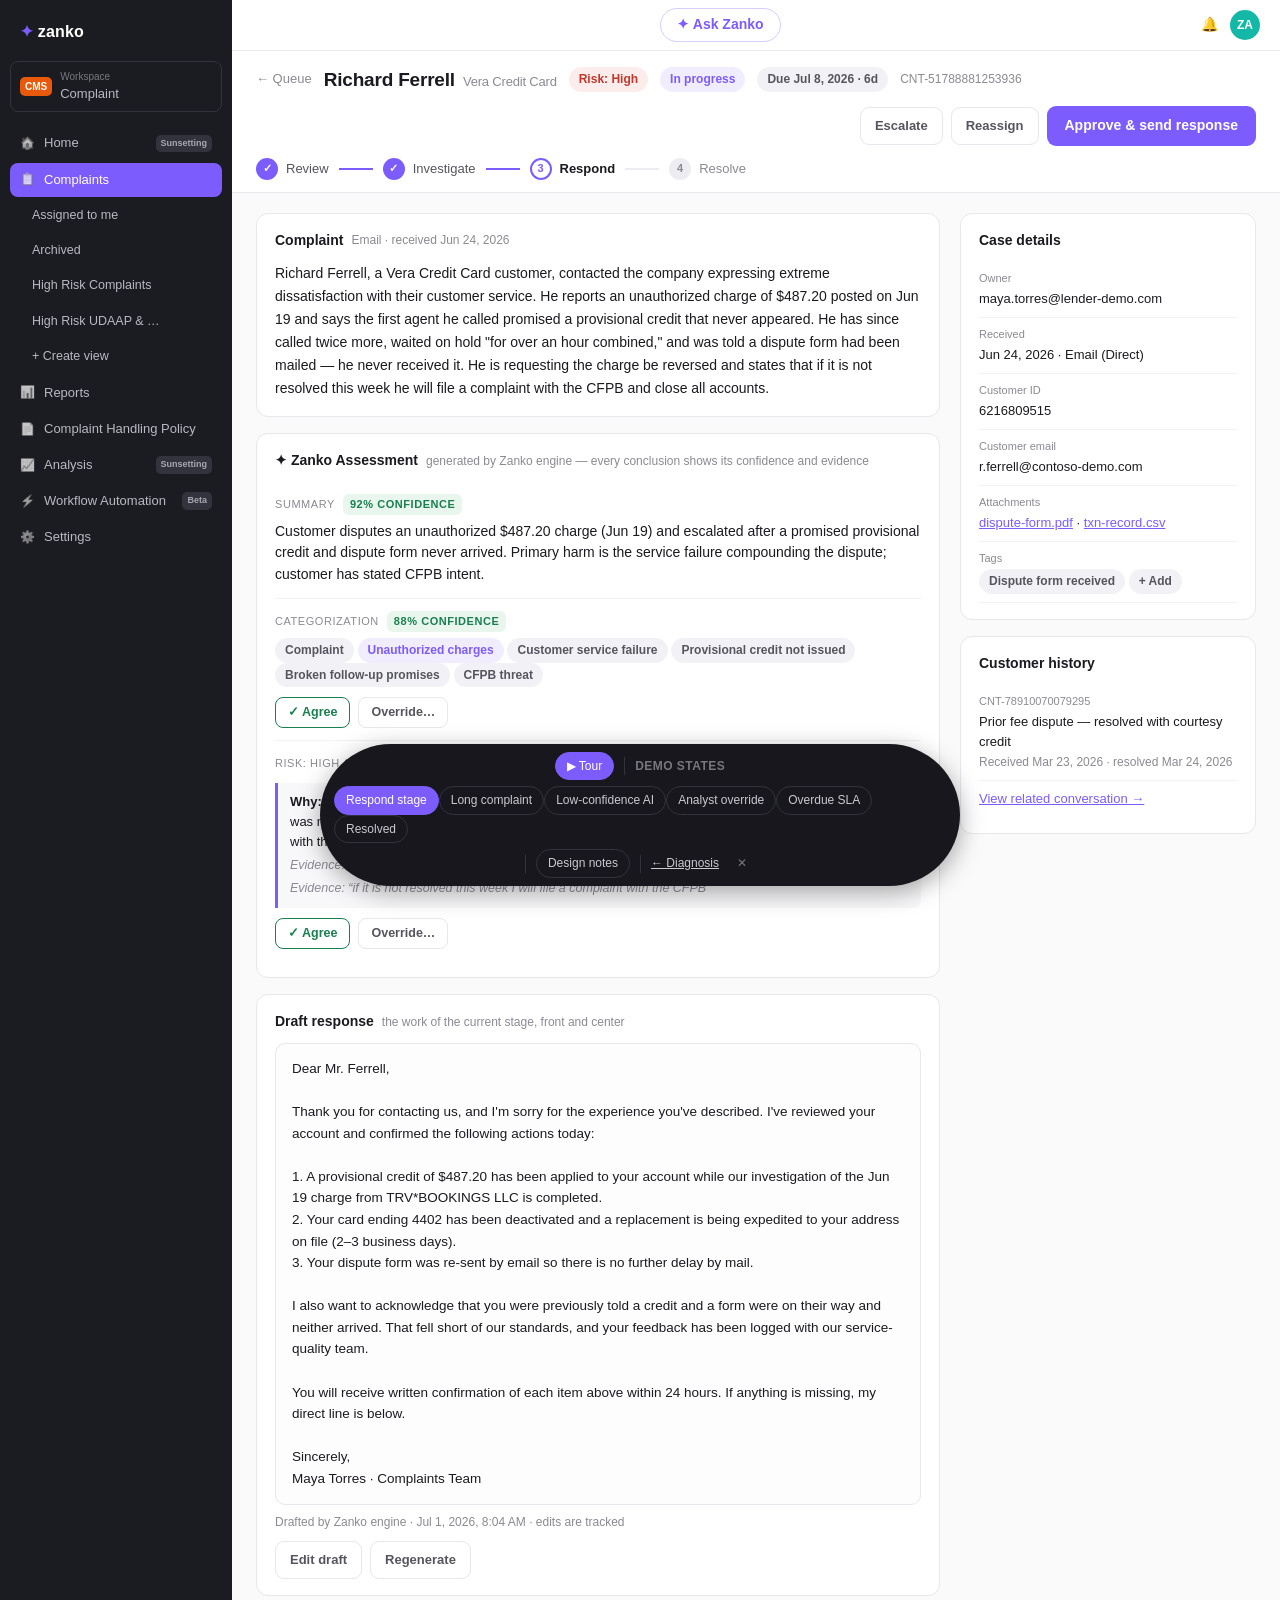
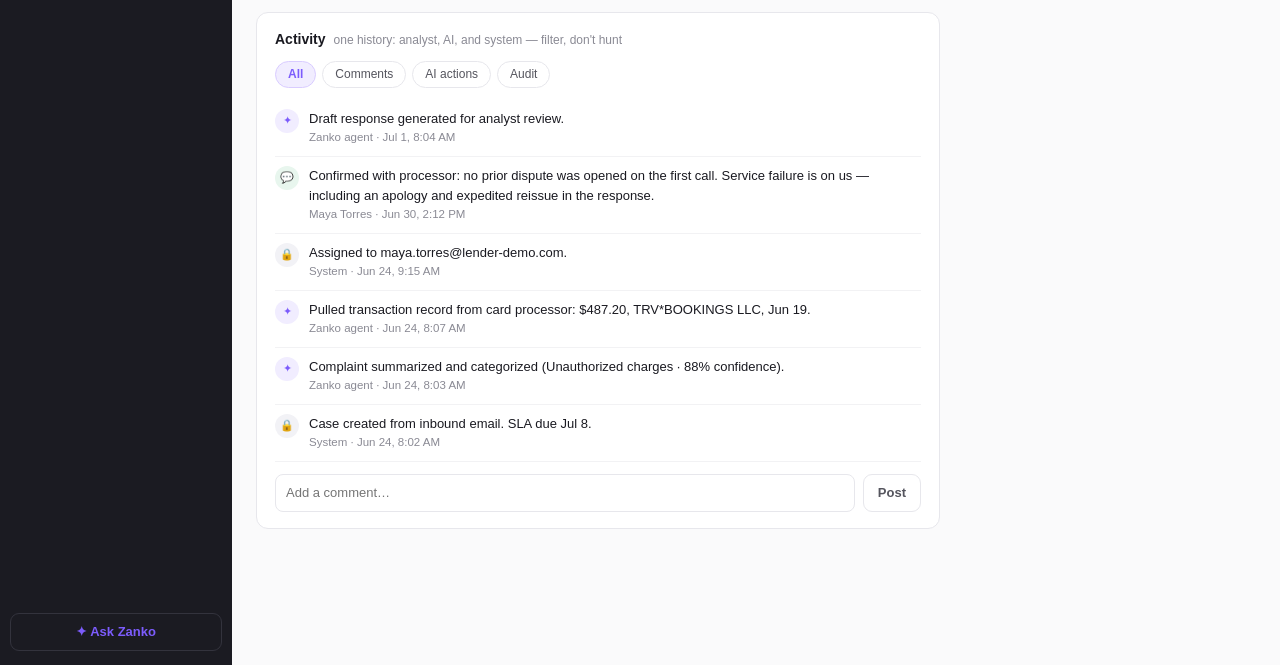
==== prototype.html @ 26b0a246 "Demo bar is collapsible to a single pill One click shrinks the demo controls to a small '▶ Demo' but" ====
<!doctype html>
<html lang="en">
<head>
<meta charset="utf-8">
<meta name="viewport" content="width=device-width, initial-scale=1">
<meta name="robots" content="noindex">
<title>Case View — Redesigned Prototype</title>
<link rel="stylesheet" href="proto.css">
</head>
<body>
<!-- ============================================================
     Redesigned Case View prototype.

     Beginner note: this file is only the static skeleton — the
     sidebar and the empty containers. Everything dynamic is
     rendered into the #-id containers by proto.js from the data
     in case-data.js.

     Business note: the sidebar and top bar replicate Zanko's
     current product on purpose. The redesign is the case view
     itself; keeping its surroundings verbatim shows the new
     screen in honest context.
     ============================================================ -->
<div class="app">

  <!-- Left sidebar: unchanged from the current product -->
  <aside class="sidebar">
    <div class="logo"><span class="spark">✦</span> zanko</div>
    <div class="workspace">
      <span class="ws-badge">CMS</span>
      <div><small>Workspace</small>Complaint</div>
    </div>
    <div class="nav-item"><span class="ico">🏠</span> Home <span class="badge">Sunsetting</span></div>
    <div class="nav-item active"><span class="ico">📋</span> Complaints</div>
    <div class="nav-item nav-sub">Assigned to me</div>
    <div class="nav-item nav-sub">Archived</div>
    <div class="nav-item nav-sub">High Risk Complaints</div>
    <div class="nav-item nav-sub">High Risk UDAAP &amp; …</div>
    <div class="nav-item nav-sub">+ Create view</div>
    <div class="nav-item"><span class="ico">📊</span> Reports</div>
    <div class="nav-item"><span class="ico">📄</span> Complaint Handling Policy</div>
    <div class="nav-item"><span class="ico">📈</span> Analysis <span class="badge">Sunsetting</span></div>
    <div class="nav-item"><span class="ico">⚡</span> Workflow Automation <span class="badge">Beta</span></div>
    <div class="nav-item"><span class="ico">⚙️</span> Settings</div>
    <button class="ask-zanko-side">✦ Ask Zanko</button>
  </aside>

  <div class="main">
    <!-- Top bar: unchanged from the current product -->
    <div class="topbar">
      <button class="ask-zanko-top">✦ Ask Zanko</button>
      <span>🔔</span>
      <div class="avatar">ZA</div>
    </div>

    <!-- Case header: the command strip. Identity + stakes + workflow
         position + the one computed next action (R1 R5 R6 R10). -->
    <header class="case-header">
      <div class="ch-row1" id="hdr-row"></div>
      <div class="stepper" id="stepper"></div>
    </header>
    <div id="banner"></div>

    <div class="content">
      <!-- Main column, in the analyst's reading order:
           complaint -> AI assessment -> the stage's work -> history -->
      <div class="col-main">
        <section class="panel" id="complaint"></section>
        <section class="panel" id="assessment"></section>
        <section class="panel" id="workspace"></section>
        <section class="panel" id="timeline"></section>
      </div>

      <!-- Right rail: reference material, quiet but reachable (R9) -->
      <aside class="col-rail" id="rail"></aside>
    </div>
  </div>
</div>

<!-- Demo chrome (dark, clearly not product UI): flip between the key
     states the brief asks for, and toggle the design-rationale pins -->
<div class="demo-bar">
  <button onclick="startTour()" style="background:#7c5cfc;border-color:#7c5cfc;color:#fff">▶ Tour</button>
  <span class="sep"></span>
  <span class="lbl">DEMO STATES</span>
  <span id="demo-scenarios"></span>
  <span class="sep"></span>
  <button onclick="toggleNotes(this)">Design notes</button>
  <span class="sep"></span>
  <a href="task1.html" style="color:#c9c9d2">← Diagnosis</a>
  <button class="demo-collapse" title="Collapse demo controls"
    onclick="this.parentElement.classList.toggle('min'); this.textContent = this.parentElement.classList.contains('min') ? '▶ Demo' : '✕';">✕</button>
</div>

<!-- guided-tour caption card (filled by renderTour in proto.js) -->
<div class="tour-card" id="tour-card"></div>

<script src="case-data.js"></script>
<script src="proto.js"></script>
</body>
</html>
---- proto.css ----
/* ============================================================
   proto.css — the redesigned case view.

   Beginner note: the top block defines "design tokens" (named
   colors/sizes). Every rule below uses the tokens, so the whole
   screen can be re-themed by editing ~15 lines.

   Business note: the tokens are sampled from Zanko's real product
   screenshots — dark sidebar, #7C5CFC purple, quiet gray cards —
   so the redesign reads as the next release of THEIR product,
   not a re-imagination of it.
   ============================================================ */

:root {
  --sidebar-bg: #1b1b22;
  --sidebar-text: #b9b9c3;
  --purple: #7c5cfc;
  --purple-soft: #f1edff;
  --ink: #1a1a21;
  --muted: #8a8a94;
  --line: #e7e7ec;
  --canvas: #fafafb;
  --card: #ffffff;
  --teal: #14b8a6;

  /* Semantic colors — reserved for state, never decoration (R10) */
  --red: #c0392b;   --red-bg: #fdecec;
  --amber: #9a6b00; --amber-bg: #fdf3d7;
  --green: #1a7f4e; --green-bg: #e8f6ee;
}

* { box-sizing: border-box; }
body {
  margin: 0; background: var(--canvas); color: var(--ink);
  font: 14px/1.55 -apple-system, "Segoe UI", Inter, Roboto, sans-serif;
}
button { font: inherit; cursor: pointer; }

/* ============ App frame: sidebar | main ============ */
.app { display: flex; min-height: 100vh; }

/* ---- Left sidebar: replicated from the current product, unchanged.
   The task is the case view; keeping the nav verbatim keeps the
   redesign honest and in context. ---- */
.sidebar {
  width: 232px; flex-shrink: 0; background: var(--sidebar-bg);
  color: var(--sidebar-text); padding: 14px 10px; font-size: 13px;
  display: flex; flex-direction: column; gap: 2px;
}
.logo { color: #fff; font-weight: 700; font-size: 16px; padding: 6px 10px 14px; letter-spacing: 0.01em; }
.logo .spark { color: var(--purple); }
.workspace {
  display: flex; align-items: center; gap: 8px;
  border: 1px solid #33333d; border-radius: 8px;
  padding: 7px 9px; margin-bottom: 12px;
}
.workspace .ws-badge {
  background: #e8590c; color: #fff; font-size: 10px; font-weight: 700;
  border-radius: 5px; padding: 2px 5px;
}
.workspace small { display: block; color: #77777f; font-size: 10px; }
.nav-item {
  display: flex; align-items: center; gap: 9px;
  padding: 7px 10px; border-radius: 8px; color: var(--sidebar-text);
}
.nav-item:hover { background: #26262e; }
.nav-item.active { background: var(--purple); color: #fff; }
.nav-item .ico { filter: grayscale(1); opacity: 0.75; font-size: 12px; }
.nav-item .badge {
  margin-left: auto; font-size: 9px; font-weight: 700;
  background: #33333d; color: #a7a7b2; border-radius: 5px; padding: 2px 5px;
}
.nav-item.active .badge { background: rgba(255,255,255,0.22); color: #fff; }
.nav-sub { padding-left: 22px; font-size: 12.5px; }
.ask-zanko-side {
  margin-top: auto; text-align: center; border: 1px solid #33333d;
  border-radius: 9px; padding: 8px; color: var(--purple);
  background: transparent; font-weight: 650;
}

/* ---- Main area ---- */
.main { flex: 1; min-width: 0; display: flex; flex-direction: column; }

.topbar {
  background: var(--card); border-bottom: 1px solid var(--line);
  display: flex; align-items: center; padding: 8px 20px; gap: 12px;
}
.ask-zanko-top {
  margin: 0 auto; border: 1px solid #d9ccff; color: var(--purple);
  background: var(--card); border-radius: 999px; padding: 5px 16px; font-weight: 600;
}
.avatar {
  width: 30px; height: 30px; border-radius: 50%; background: var(--teal);
  color: #fff; font-size: 12px; font-weight: 700;
  display: flex; align-items: center; justify-content: center;
}

/* ============ Case header: the command strip (R1 R5 R6 R10).
   Sticky, so "where am I / what's next" survives any scroll. ============ */
.case-header {
  position: sticky; top: 0; z-index: 20;
  background: var(--card); border-bottom: 1px solid var(--line);
  padding: 14px 24px 0;
}
.ch-row1 { display: flex; align-items: center; gap: 12px; flex-wrap: wrap; }
.back { color: var(--muted); text-decoration: none; font-size: 13px; }
.back:hover { color: var(--purple); }
.who { font-size: 19px; font-weight: 700; letter-spacing: -0.01em; }
.who small { color: var(--muted); font-weight: 400; font-size: 13px; margin-left: 8px; }
.case-id { color: var(--muted); font-size: 12px; }

.chip {
  display: inline-flex; align-items: center; gap: 5px;
  border-radius: 999px; padding: 3px 10px; font-size: 12px; font-weight: 650;
  background: #f2f2f6; color: #55555e;
}
.chip.red   { background: var(--red-bg);   color: var(--red); }
.chip.amber { background: var(--amber-bg); color: var(--amber); }
.chip.green { background: var(--green-bg); color: var(--green); }
.chip.purple{ background: var(--purple-soft); color: var(--purple); }

.ch-actions { margin-left: auto; display: flex; gap: 8px; align-items: center; }
.btn-primary {
  background: var(--purple); color: #fff; border: 0; border-radius: 9px;
  padding: 9px 18px; font-weight: 650; font-size: 14px;
}
.btn-primary:hover { background: #6a4cf0; }
.btn-primary:disabled { background: #c9c9d2; cursor: default; }
.btn-quiet {
  background: var(--card); border: 1px solid var(--line); color: #55555e;
  border-radius: 9px; padding: 8px 14px; font-weight: 600; font-size: 13px;
}
.btn-quiet:hover { border-color: #c9c9d2; }

/* ---- Workflow stepper (R5): always visible, part of the header ---- */
.stepper { display: flex; align-items: center; margin-top: 12px; padding-bottom: 12px; }
.step { display: flex; align-items: center; gap: 8px; font-size: 13px; color: var(--muted); }
.step .dot {
  width: 22px; height: 22px; border-radius: 50%; font-size: 11px; font-weight: 700;
  display: flex; align-items: center; justify-content: center;
  background: #ececf1; color: var(--muted); border: 2px solid #ececf1;
}
.step.done .dot    { background: var(--purple); border-color: var(--purple); color: #fff; }
.step.current .dot { background: #fff; border-color: var(--purple); color: var(--purple); }
.step.current { color: var(--ink); font-weight: 650; }
.step.done { color: #55555e; }
.step-line { flex: 0 0 34px; height: 2px; background: #ececf1; margin: 0 10px; }
.step-line.done { background: var(--purple); }
.step button { all: unset; display: flex; align-items: center; gap: 8px; cursor: pointer; }

/* ---- SLA banner: appears only when the case demands attention (R10) ---- */
.banner {
  display: flex; align-items: center; gap: 10px;
  padding: 10px 24px; font-size: 13.5px; font-weight: 600;
}
.banner.red   { background: var(--red-bg);   color: var(--red); }
.banner.amber { background: var(--amber-bg); color: var(--amber); }
.banner.green { background: var(--green-bg); color: var(--green); }

/* ============ Content: main column + right rail ============ */
.content { display: flex; gap: 20px; padding: 20px 24px 120px; max-width: 1280px; }
.col-main { flex: 1; min-width: 0; }
.col-rail { width: 296px; flex-shrink: 0; }
@media (max-width: 980px) { .content { flex-direction: column; } .col-rail { width: auto; } }
/* This is a desktop analyst tool; on a phone we hide the product nav so
   the case view itself — the thing being evaluated — gets the screen. */
@media (max-width: 760px) { .sidebar { display: none; } .content { padding: 14px 12px 130px; } }

.panel {
  background: var(--card); border: 1px solid var(--line); border-radius: 12px;
  padding: 16px 18px; margin-bottom: 16px; position: relative;
}
.panel h2 {
  margin: 0 0 10px; font-size: 14px; font-weight: 700;
  display: flex; align-items: center; gap: 8px;
}
.panel h2 .sub { color: var(--muted); font-weight: 400; font-size: 12px; }

/* field label/value pairs used in the rail */
.field { padding: 8px 0; border-bottom: 1px solid #f2f2f4; font-size: 13px; }
.field:last-child { border-bottom: 0; }
.field label { display: block; color: var(--muted); font-size: 11px; margin-bottom: 2px; }

/* ---- Complaint text (R2): generous preview, reader-controlled expand ---- */
.complaint-text { white-space: pre-wrap; font-size: 14px; line-height: 1.65; }
.complaint-text.collapsed {
  max-height: 300px; overflow: hidden;
  -webkit-mask-image: linear-gradient(#000 72%, transparent);
          mask-image: linear-gradient(#000 72%, transparent);
}
.expand-btn {
  background: none; border: 0; color: var(--purple); font-weight: 650;
  font-size: 13px; padding: 6px 0 0;
}

/* ---- Assessment card (R3/R4) ---- */
.conf {
  font-size: 11px; font-weight: 700; border-radius: 6px; padding: 2px 7px;
  background: var(--green-bg); color: var(--green);
}
.conf.low { background: var(--amber-bg); color: var(--amber); }
.assess-block { border-top: 1px solid #f2f2f4; padding: 12px 0; }
.assess-block:first-of-type { border-top: 0; }
.assess-label {
  font-size: 11px; color: var(--muted); text-transform: uppercase;
  letter-spacing: 0.05em; display: flex; align-items: center; gap: 8px; margin-bottom: 6px;
}
.why {
  background: #f8f8fa; border-left: 3px solid var(--purple);
  border-radius: 0 8px 8px 0; padding: 9px 12px; font-size: 13px; margin-top: 8px;
}
.why .ev { color: var(--muted); font-style: italic; display: block; margin-top: 4px; font-size: 12.5px; }
.decide { display: flex; gap: 8px; margin-top: 10px; align-items: center; }
.btn-agree {
  background: var(--card); border: 1.5px solid var(--green); color: var(--green);
  border-radius: 8px; padding: 5px 12px; font-weight: 650; font-size: 12.5px;
}
.btn-override {
  background: var(--card); border: 1px solid var(--line); color: #55555e;
  border-radius: 8px; padding: 5px 12px; font-weight: 600; font-size: 12.5px;
}
.decided {
  font-size: 12.5px; font-weight: 650; color: var(--green);
  background: var(--green-bg); border-radius: 8px; padding: 5px 12px;
}
.override-note {
  background: var(--amber-bg); border-radius: 8px; padding: 9px 12px;
  font-size: 13px; margin-top: 8px; color: #6b5200;
}
/* the small inline form that appears when Override is clicked —
   deliberate friction: an override needs a reason (R4) */
.override-form { margin-top: 10px; display: flex; gap: 8px; }
.override-form input {
  flex: 1; border: 1px solid var(--line); border-radius: 8px;
  padding: 8px 10px; font: inherit; font-size: 13px;
}

/* ---- Draft response workspace (R7) ---- */
.draft-box {
  border: 1px solid var(--line); border-radius: 10px; padding: 14px 16px;
  white-space: pre-wrap; font-size: 13.5px; line-height: 1.6; background: #fdfdfe;
}
.draft-meta { color: var(--muted); font-size: 12px; margin: 8px 0 0; }
.held {
  background: var(--amber-bg); color: var(--amber); border-radius: 8px;
  padding: 9px 12px; font-size: 13px; font-weight: 600; margin-bottom: 10px;
}

/* ---- Timeline (R8) ---- */
.tl-filters { display: flex; gap: 6px; margin-bottom: 12px; }
.tl-filters button {
  background: var(--card); border: 1px solid var(--line); border-radius: 999px;
  padding: 3px 12px; font-size: 12px; color: #55555e;
}
.tl-filters button.on { background: var(--purple-soft); border-color: #d9ccff; color: var(--purple); font-weight: 650; }
.tl-item { display: flex; gap: 10px; padding: 9px 0; border-bottom: 1px solid #f2f2f4; font-size: 13px; }
.tl-item:last-child { border-bottom: 0; }
.tl-icon {
  width: 24px; height: 24px; border-radius: 50%; flex-shrink: 0;
  display: flex; align-items: center; justify-content: center; font-size: 11px;
}
.tl-icon.ai      { background: var(--purple-soft); color: var(--purple); }
.tl-icon.comment { background: var(--green-bg); color: var(--green); }
.tl-icon.audit   { background: #f2f2f6; color: var(--muted); }
.tl-item .meta { color: var(--muted); font-size: 11.5px; }
.comment-box { display: flex; gap: 8px; margin-top: 12px; }
.comment-box input {
  flex: 1; border: 1px solid var(--line); border-radius: 8px;
  padding: 8px 10px; font: inherit; font-size: 13px;
}

/* ---- Resolved (read-only) treatment ---- */
.resolved-summary {
  background: var(--green-bg); border-radius: 10px; padding: 12px 14px;
  font-size: 13.5px; margin-bottom: 14px;
}
body.readonly .decide, body.readonly .comment-box, body.readonly .override-form { display: none; }

/* ============ Demo chrome (not part of the product) ============
   Dark bar so an evaluator can't mistake it for Zanko UI. */
.demo-bar {
  position: fixed; left: 50%; bottom: 14px; transform: translateX(-50%);
  background: #17171d; color: #c9c9d2; border-radius: 999px;
  padding: 8px 14px; display: flex; gap: 6px; align-items: center;
  font-size: 12px; box-shadow: 0 6px 24px rgba(0,0,0,0.35); z-index: 50;
  flex-wrap: wrap; justify-content: center; max-width: 94vw;
}
.demo-bar .lbl { color: #77777f; font-weight: 700; letter-spacing: 0.04em; }
.demo-bar button {
  background: transparent; border: 1px solid #33333d; color: #c9c9d2;
  border-radius: 999px; padding: 4px 11px; font-size: 12px;
}
.demo-bar button.on { background: var(--purple); border-color: var(--purple); color: #fff; }
.demo-bar .sep { width: 1px; height: 18px; background: #33333d; margin: 0 4px; }
/* collapsed mode: the bar shrinks to a single "▶ Demo" pill so the
   product screen stays clean while exploring */
.demo-bar.min > *:not(.demo-collapse) { display: none; }
.demo-collapse { border-color: transparent !important; color: #77777f !important; }

/* ---- Design notes (rationale overlay): purple pins that map each
   element to the requirement it serves. Hidden unless toggled. ---- */
.dnote {
  display: none; position: absolute; top: -9px; right: 12px;
  background: var(--purple); color: #fff; font-size: 10.5px; font-weight: 700;
  border-radius: 6px; padding: 2px 8px; box-shadow: 0 2px 8px rgba(124,92,252,0.45);
  max-width: 340px; z-index: 30;
}
body.show-notes .dnote { display: inline-block; }
.dnote-inline { position: static; margin-left: 8px; }
/* when notes are on, outline the annotated regions so each pin
   visibly belongs to the element it explains */
body.show-notes :is(.panel, .case-header):has(.dnote) {
  outline: 1.5px dashed var(--purple); outline-offset: 3px;
}

/* ---- guided tour ---- */
.tour-card {
  display: none; position: fixed; right: 20px; top: 175px; width: 330px;
  background: var(--card); border: 1.5px solid var(--purple); border-radius: 14px;
  padding: 16px 18px; z-index: 60; box-shadow: 0 10px 34px rgba(23,23,29,0.22);
}
.tour-card h3 { margin: 4px 0 8px; font-size: 15px; }
.tour-card p { margin: 0 0 12px; font-size: 13px; line-height: 1.55; color: #44444d; }
.tour-step { color: var(--purple); font-size: 11px; font-weight: 700; letter-spacing: 0.06em; text-transform: uppercase; }
.tour-btns { display: flex; gap: 8px; }
.tour-target { outline: 2px solid var(--purple); outline-offset: 3px; border-radius: 12px; }
@media (max-width: 760px) { .tour-card { right: 10px; left: 10px; width: auto; top: 64px; } }
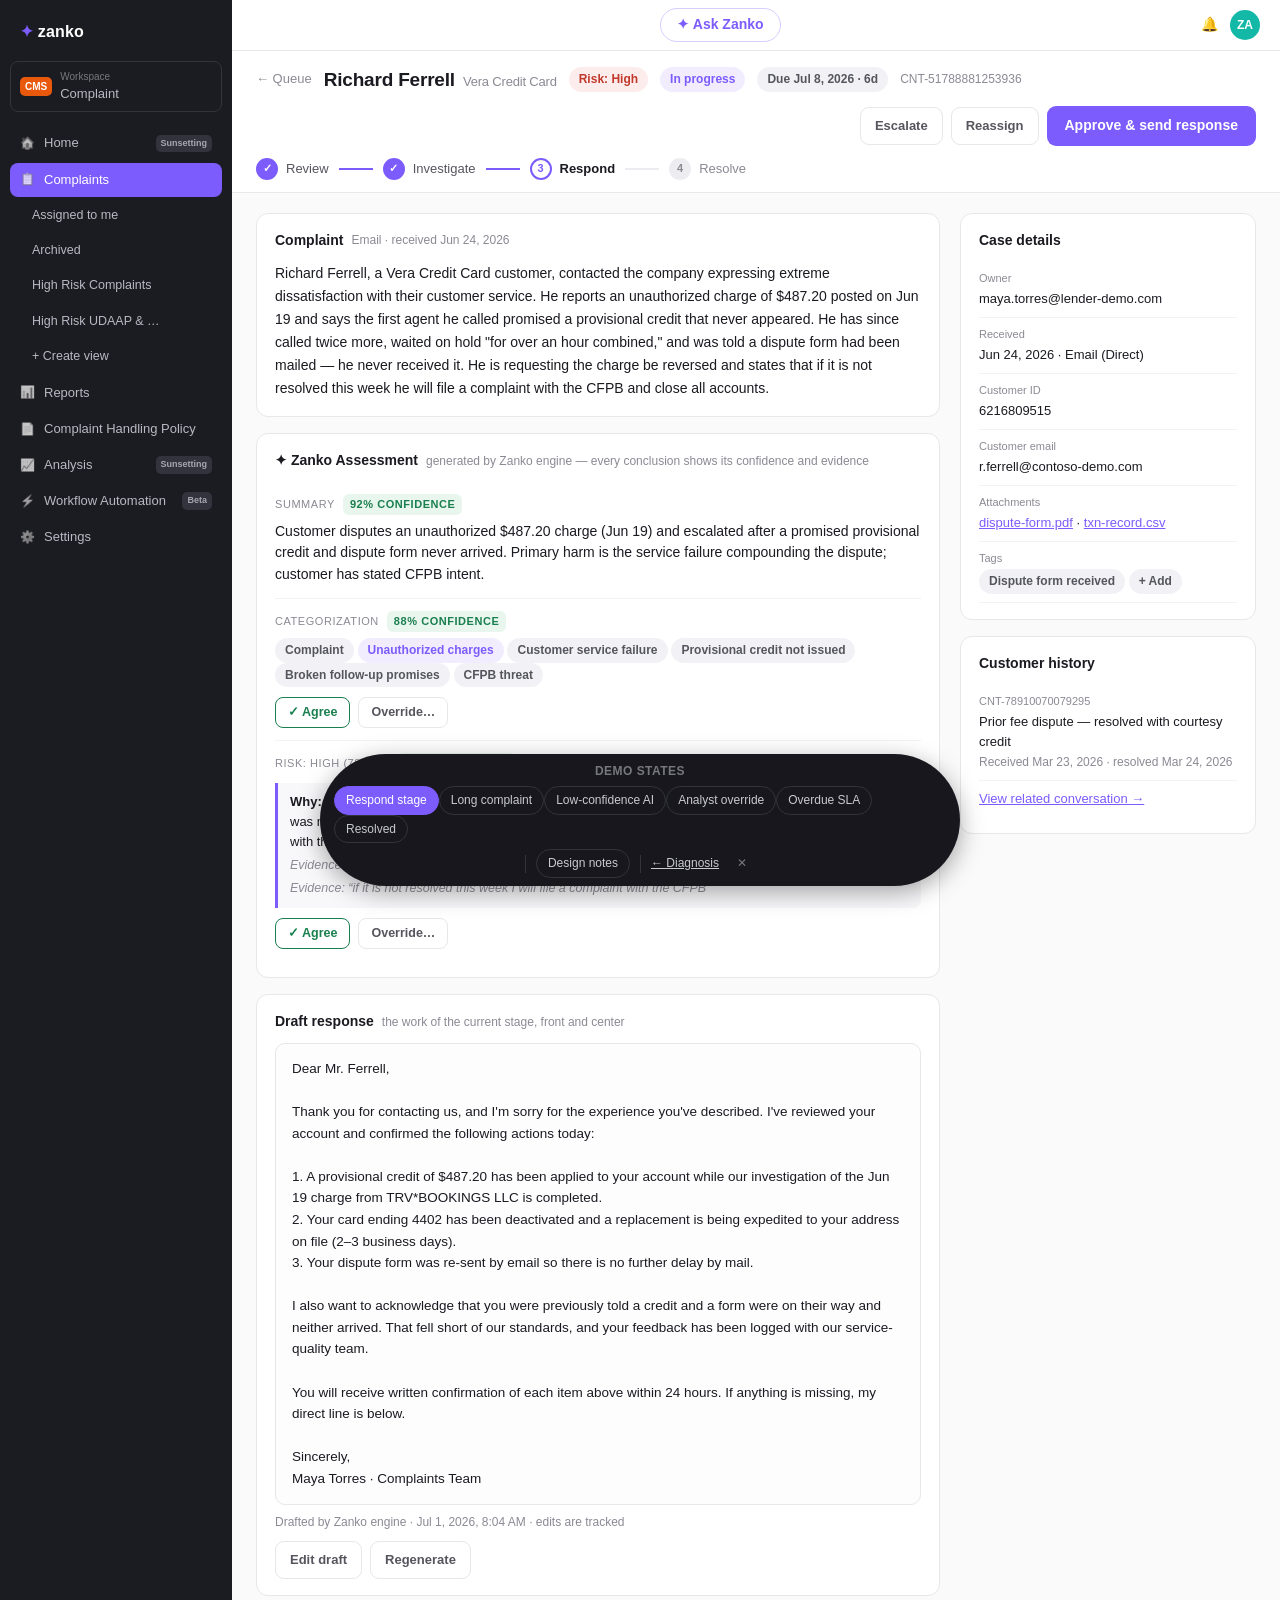
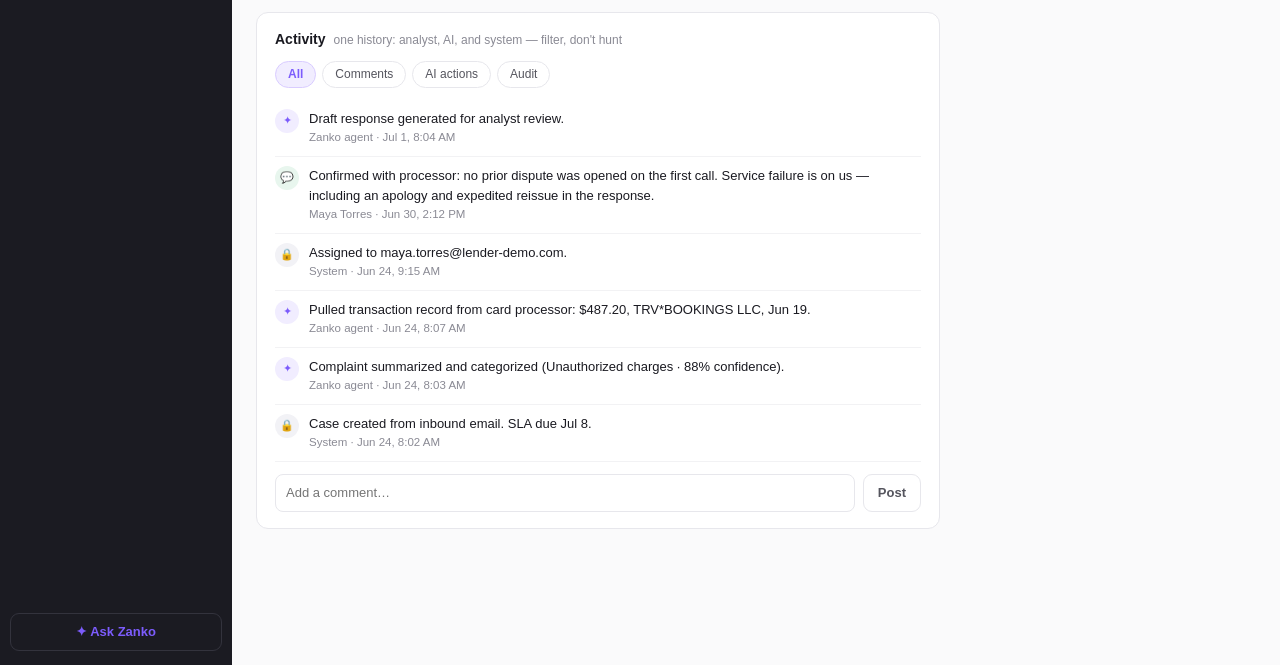
==== commit 7d05db30: "Remove the guided tour; the demo bar and design notes carry the states The recorded walkthrough vide" ====
--- a/prototype.html
+++ b/prototype.html
@@ -80,8 +80,6 @@
 <!-- Demo chrome (dark, clearly not product UI): flip between the key
      states the brief asks for, and toggle the design-rationale pins -->
 <div class="demo-bar">
-  <button onclick="startTour()" style="background:#7c5cfc;border-color:#7c5cfc;color:#fff">▶ Tour</button>
-  <span class="sep"></span>
   <span class="lbl">DEMO STATES</span>
   <span id="demo-scenarios"></span>
   <span class="sep"></span>
@@ -92,9 +90,6 @@
     onclick="this.parentElement.classList.toggle('min'); this.textContent = this.parentElement.classList.contains('min') ? '▶ Demo' : '✕';">✕</button>
 </div>
 
-<!-- guided-tour caption card (filled by renderTour in proto.js) -->
-<div class="tour-card" id="tour-card"></div>
-
 <script src="case-data.js"></script>
 <script src="proto.js"></script>
 </body>
--- a/proto.css
+++ b/proto.css
@@ -313,15 +313,3 @@
   outline: 1.5px dashed var(--purple); outline-offset: 3px;
 }
 
-/* ---- guided tour ---- */
-.tour-card {
-  display: none; position: fixed; right: 20px; top: 175px; width: 330px;
-  background: var(--card); border: 1.5px solid var(--purple); border-radius: 14px;
-  padding: 16px 18px; z-index: 60; box-shadow: 0 10px 34px rgba(23,23,29,0.22);
-}
-.tour-card h3 { margin: 4px 0 8px; font-size: 15px; }
-.tour-card p { margin: 0 0 12px; font-size: 13px; line-height: 1.55; color: #44444d; }
-.tour-step { color: var(--purple); font-size: 11px; font-weight: 700; letter-spacing: 0.06em; text-transform: uppercase; }
-.tour-btns { display: flex; gap: 8px; }
-.tour-target { outline: 2px solid var(--purple); outline-offset: 3px; border-radius: 12px; }
-@media (max-width: 760px) { .tour-card { right: 10px; left: 10px; width: auto; top: 64px; } }
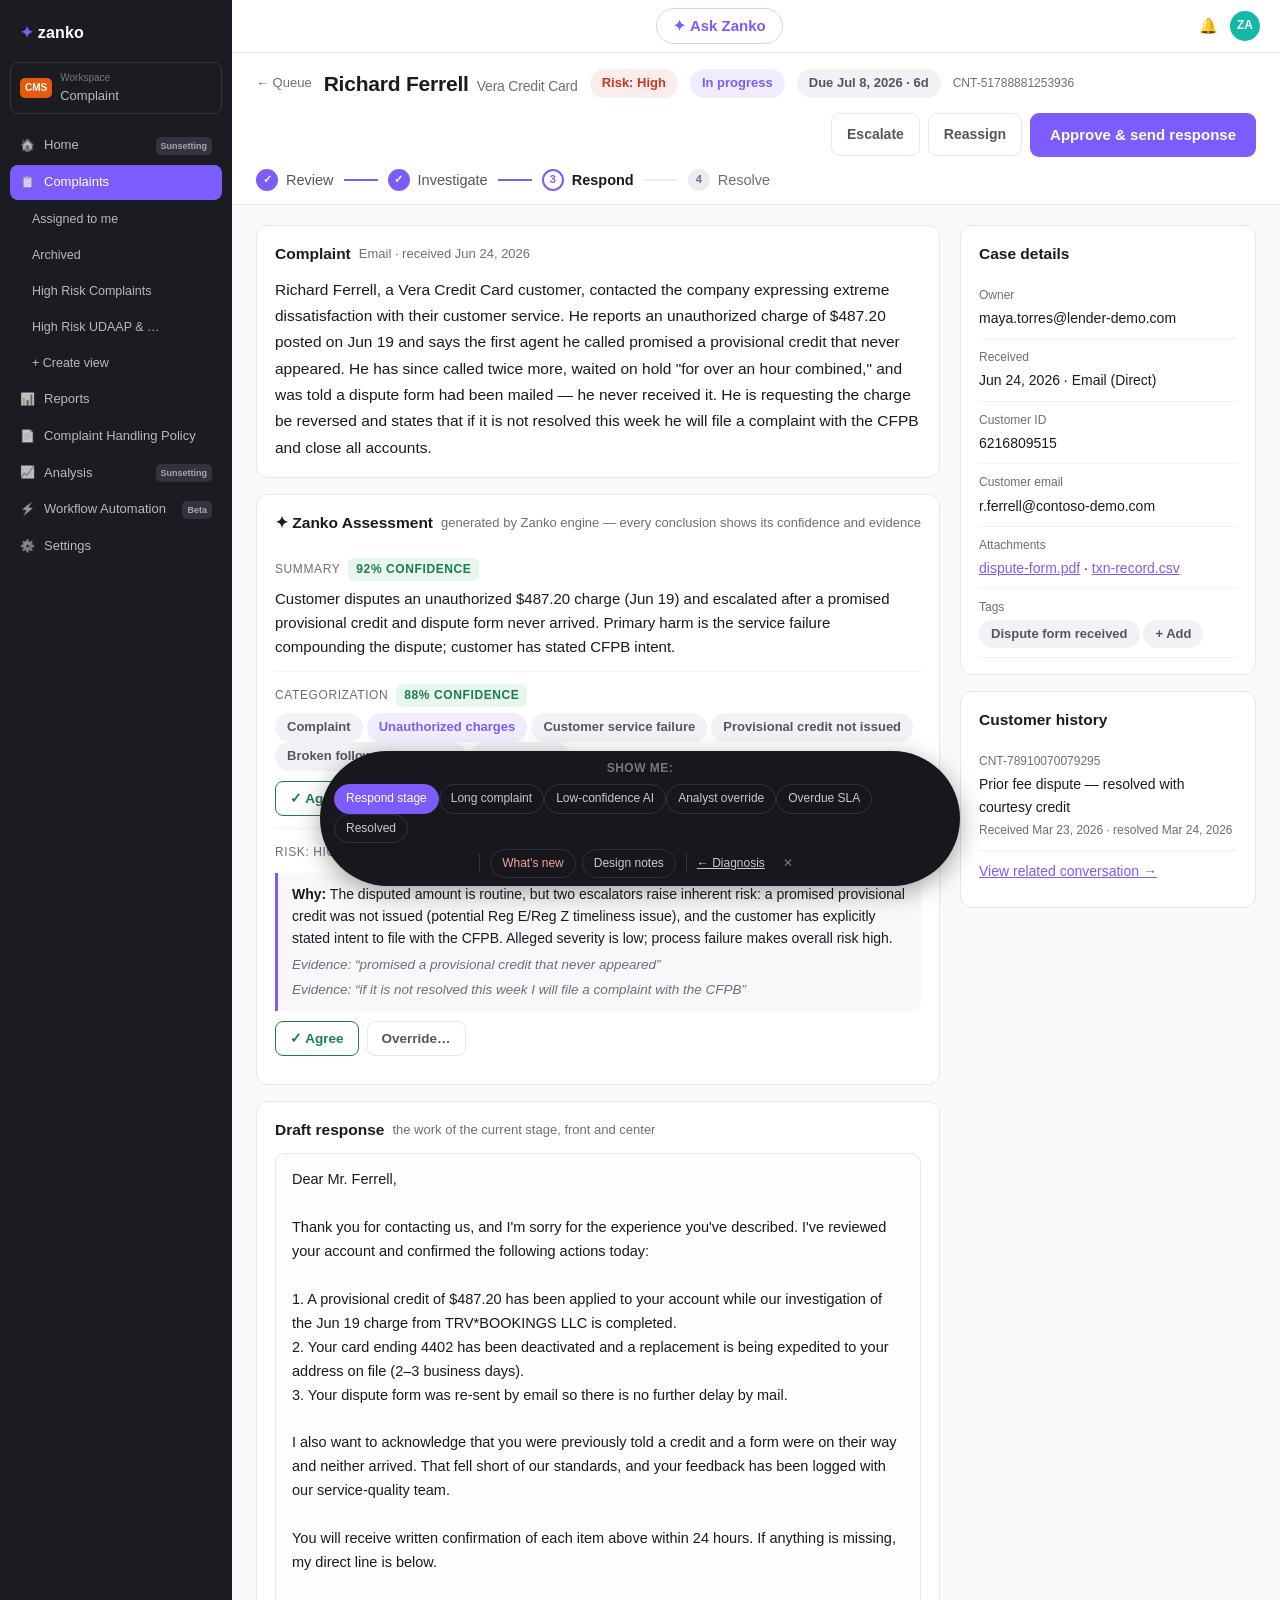
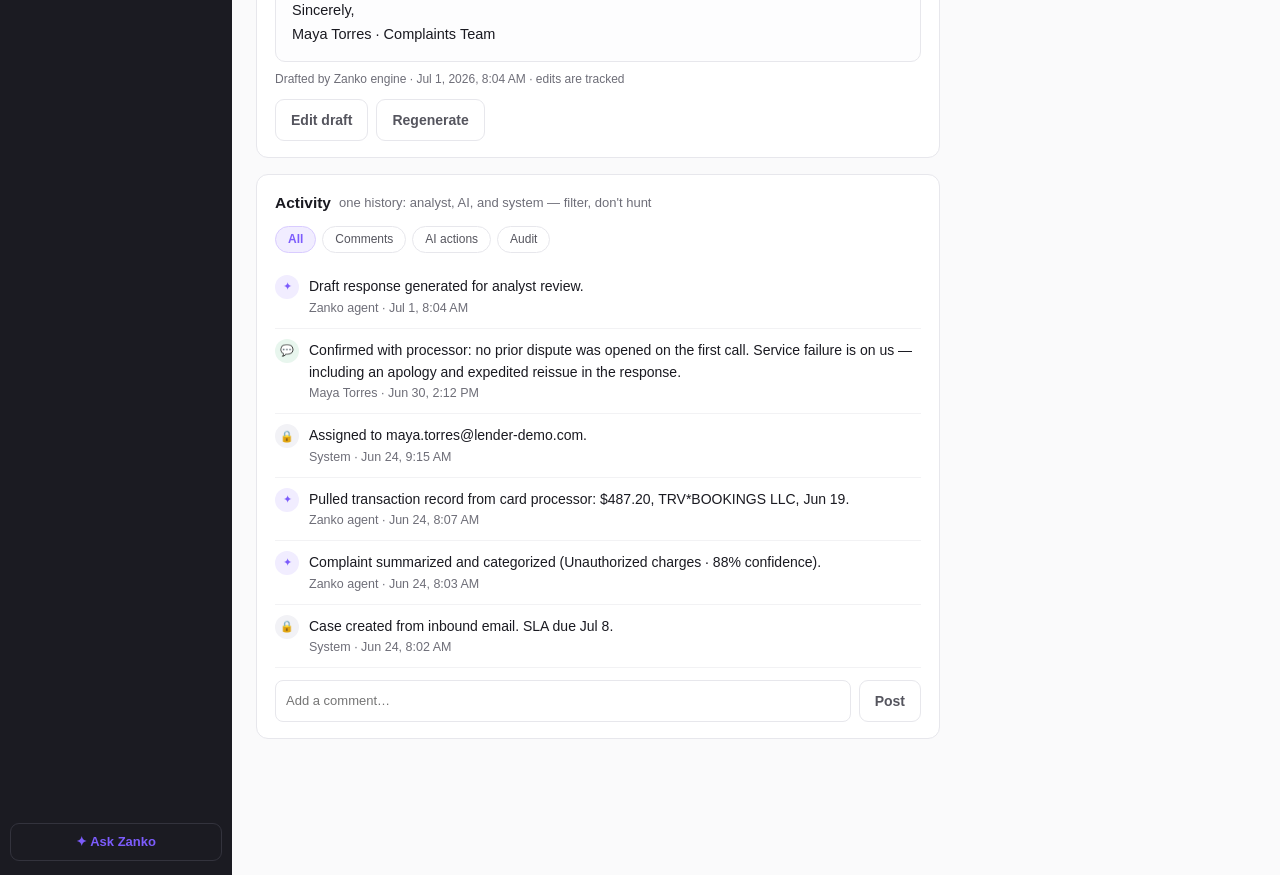
==== commit 1dd22892: "Add What's-new overlay and clearer demo-bar label A toggle that draws red dashed boxes with NEW labe" ====
--- a/prototype.html
+++ b/prototype.html
@@ -55,7 +55,7 @@
 
     <!-- Case header: the command strip. Identity + stakes + workflow
          position + the one computed next action (R1 R5 R6 R10). -->
-    <header class="case-header">
+    <header class="case-header" data-new="NEW — top bar: who/risk/due + workflow steps + one next action">
       <div class="ch-row1" id="hdr-row"></div>
       <div class="stepper" id="stepper"></div>
     </header>
@@ -66,9 +66,9 @@
            complaint -> AI assessment -> the stage's work -> history -->
       <div class="col-main">
         <section class="panel" id="complaint"></section>
-        <section class="panel" id="assessment"></section>
-        <section class="panel" id="workspace"></section>
-        <section class="panel" id="timeline"></section>
+        <section class="panel" id="assessment" data-new="NEW — AI shows confidence + evidence, with Agree / Override"></section>
+        <section class="panel" id="workspace" data-new="NEW — the current step's work, not buried in a tab"></section>
+        <section class="panel" id="timeline" data-new="NEW — one history instead of four tabs"></section>
       </div>
 
       <!-- Right rail: reference material, quiet but reachable (R9) -->
@@ -80,9 +80,10 @@
 <!-- Demo chrome (dark, clearly not product UI): flip between the key
      states the brief asks for, and toggle the design-rationale pins -->
 <div class="demo-bar">
-  <span class="lbl">DEMO STATES</span>
+  <span class="lbl">SHOW ME:</span>
   <span id="demo-scenarios"></span>
   <span class="sep"></span>
+  <button onclick="document.body.classList.toggle('show-new'); this.classList.toggle('on')" style="color:#f3a09a">What's new</button>
   <button onclick="toggleNotes(this)">Design notes</button>
   <span class="sep"></span>
   <a href="task1.html" style="color:#c9c9d2">← Diagnosis</a>
--- a/proto.css
+++ b/proto.css
@@ -17,7 +17,7 @@
   --purple: #7c5cfc;
   --purple-soft: #f1edff;
   --ink: #1a1a21;
-  --muted: #8a8a94;
+  --muted: #6e6e78;
   --line: #e7e7ec;
   --canvas: #fafafb;
   --card: #ffffff;
@@ -32,7 +32,7 @@
 * { box-sizing: border-box; }
 body {
   margin: 0; background: var(--canvas); color: var(--ink);
-  font: 14px/1.55 -apple-system, "Segoe UI", Inter, Roboto, sans-serif;
+  font: 15px/1.6 -apple-system, "Segoe UI", Inter, Roboto, sans-serif;
 }
 button { font: inherit; cursor: pointer; }
 
@@ -105,13 +105,13 @@
 .ch-row1 { display: flex; align-items: center; gap: 12px; flex-wrap: wrap; }
 .back { color: var(--muted); text-decoration: none; font-size: 13px; }
 .back:hover { color: var(--purple); }
-.who { font-size: 19px; font-weight: 700; letter-spacing: -0.01em; }
-.who small { color: var(--muted); font-weight: 400; font-size: 13px; margin-left: 8px; }
+.who { font-size: 21px; font-weight: 700; letter-spacing: -0.01em; }
+.who small { color: var(--muted); font-weight: 400; font-size: 14px; margin-left: 8px; }
 .case-id { color: var(--muted); font-size: 12px; }
 
 .chip {
   display: inline-flex; align-items: center; gap: 5px;
-  border-radius: 999px; padding: 3px 10px; font-size: 12px; font-weight: 650;
+  border-radius: 999px; padding: 4px 12px; font-size: 13px; font-weight: 650;
   background: #f2f2f6; color: #55555e;
 }
 .chip.red   { background: var(--red-bg);   color: var(--red); }
@@ -122,19 +122,19 @@
 .ch-actions { margin-left: auto; display: flex; gap: 8px; align-items: center; }
 .btn-primary {
   background: var(--purple); color: #fff; border: 0; border-radius: 9px;
-  padding: 9px 18px; font-weight: 650; font-size: 14px;
+  padding: 10px 20px; font-weight: 650; font-size: 15px;
 }
 .btn-primary:hover { background: #6a4cf0; }
 .btn-primary:disabled { background: #c9c9d2; cursor: default; }
 .btn-quiet {
   background: var(--card); border: 1px solid var(--line); color: #55555e;
-  border-radius: 9px; padding: 8px 14px; font-weight: 600; font-size: 13px;
+  border-radius: 9px; padding: 9px 15px; font-weight: 600; font-size: 14px;
 }
 .btn-quiet:hover { border-color: #c9c9d2; }
 
 /* ---- Workflow stepper (R5): always visible, part of the header ---- */
 .stepper { display: flex; align-items: center; margin-top: 12px; padding-bottom: 12px; }
-.step { display: flex; align-items: center; gap: 8px; font-size: 13px; color: var(--muted); }
+.step { display: flex; align-items: center; gap: 8px; font-size: 14.5px; color: var(--muted); }
 .step .dot {
   width: 22px; height: 22px; border-radius: 50%; font-size: 11px; font-weight: 700;
   display: flex; align-items: center; justify-content: center;
@@ -151,7 +151,7 @@
 /* ---- SLA banner: appears only when the case demands attention (R10) ---- */
 .banner {
   display: flex; align-items: center; gap: 10px;
-  padding: 10px 24px; font-size: 13.5px; font-weight: 600;
+  padding: 11px 24px; font-size: 14.5px; font-weight: 600;
 }
 .banner.red   { background: var(--red-bg);   color: var(--red); }
 .banner.amber { background: var(--amber-bg); color: var(--amber); }
@@ -171,18 +171,18 @@
   padding: 16px 18px; margin-bottom: 16px; position: relative;
 }
 .panel h2 {
-  margin: 0 0 10px; font-size: 14px; font-weight: 700;
+  margin: 0 0 10px; font-size: 15.5px; font-weight: 700;
   display: flex; align-items: center; gap: 8px;
 }
-.panel h2 .sub { color: var(--muted); font-weight: 400; font-size: 12px; }
+.panel h2 .sub { color: var(--muted); font-weight: 400; font-size: 13px; }
 
 /* field label/value pairs used in the rail */
-.field { padding: 8px 0; border-bottom: 1px solid #f2f2f4; font-size: 13px; }
+.field { padding: 9px 0; border-bottom: 1px solid #f2f2f4; font-size: 14px; }
 .field:last-child { border-bottom: 0; }
-.field label { display: block; color: var(--muted); font-size: 11px; margin-bottom: 2px; }
+.field label { display: block; color: var(--muted); font-size: 12px; margin-bottom: 2px; }
 
 /* ---- Complaint text (R2): generous preview, reader-controlled expand ---- */
-.complaint-text { white-space: pre-wrap; font-size: 14px; line-height: 1.65; }
+.complaint-text { white-space: pre-wrap; font-size: 15.5px; line-height: 1.7; }
 .complaint-text.collapsed {
   max-height: 300px; overflow: hidden;
   -webkit-mask-image: linear-gradient(#000 72%, transparent);
@@ -195,29 +195,29 @@
 
 /* ---- Assessment card (R3/R4) ---- */
 .conf {
-  font-size: 11px; font-weight: 700; border-radius: 6px; padding: 2px 7px;
+  font-size: 12px; font-weight: 700; border-radius: 6px; padding: 2px 8px;
   background: var(--green-bg); color: var(--green);
 }
 .conf.low { background: var(--amber-bg); color: var(--amber); }
 .assess-block { border-top: 1px solid #f2f2f4; padding: 12px 0; }
 .assess-block:first-of-type { border-top: 0; }
 .assess-label {
-  font-size: 11px; color: var(--muted); text-transform: uppercase;
+  font-size: 12px; color: var(--muted); text-transform: uppercase;
   letter-spacing: 0.05em; display: flex; align-items: center; gap: 8px; margin-bottom: 6px;
 }
 .why {
   background: #f8f8fa; border-left: 3px solid var(--purple);
-  border-radius: 0 8px 8px 0; padding: 9px 12px; font-size: 13px; margin-top: 8px;
-}
-.why .ev { color: var(--muted); font-style: italic; display: block; margin-top: 4px; font-size: 12.5px; }
+  border-radius: 0 8px 8px 0; padding: 10px 14px; font-size: 14px; margin-top: 8px;
+}
+.why .ev { color: var(--muted); font-style: italic; display: block; margin-top: 4px; font-size: 13.5px; }
 .decide { display: flex; gap: 8px; margin-top: 10px; align-items: center; }
 .btn-agree {
   background: var(--card); border: 1.5px solid var(--green); color: var(--green);
-  border-radius: 8px; padding: 5px 12px; font-weight: 650; font-size: 12.5px;
+  border-radius: 8px; padding: 6px 14px; font-weight: 650; font-size: 13.5px;
 }
 .btn-override {
   background: var(--card); border: 1px solid var(--line); color: #55555e;
-  border-radius: 8px; padding: 5px 12px; font-weight: 600; font-size: 12.5px;
+  border-radius: 8px; padding: 6px 14px; font-weight: 600; font-size: 13.5px;
 }
 .decided {
   font-size: 12.5px; font-weight: 650; color: var(--green);
@@ -238,7 +238,7 @@
 /* ---- Draft response workspace (R7) ---- */
 .draft-box {
   border: 1px solid var(--line); border-radius: 10px; padding: 14px 16px;
-  white-space: pre-wrap; font-size: 13.5px; line-height: 1.6; background: #fdfdfe;
+  white-space: pre-wrap; font-size: 14.5px; line-height: 1.65; background: #fdfdfe;
 }
 .draft-meta { color: var(--muted); font-size: 12px; margin: 8px 0 0; }
 .held {
@@ -253,7 +253,7 @@
   padding: 3px 12px; font-size: 12px; color: #55555e;
 }
 .tl-filters button.on { background: var(--purple-soft); border-color: #d9ccff; color: var(--purple); font-weight: 650; }
-.tl-item { display: flex; gap: 10px; padding: 9px 0; border-bottom: 1px solid #f2f2f4; font-size: 13px; }
+.tl-item { display: flex; gap: 10px; padding: 10px 0; border-bottom: 1px solid #f2f2f4; font-size: 14px; }
 .tl-item:last-child { border-bottom: 0; }
 .tl-icon {
   width: 24px; height: 24px; border-radius: 50%; flex-shrink: 0;
@@ -262,7 +262,7 @@
 .tl-icon.ai      { background: var(--purple-soft); color: var(--purple); }
 .tl-icon.comment { background: var(--green-bg); color: var(--green); }
 .tl-icon.audit   { background: #f2f2f6; color: var(--muted); }
-.tl-item .meta { color: var(--muted); font-size: 11.5px; }
+.tl-item .meta { color: var(--muted); font-size: 12.5px; }
 .comment-box { display: flex; gap: 8px; margin-top: 12px; }
 .comment-box input {
   flex: 1; border: 1px solid var(--line); border-radius: 8px;
@@ -297,6 +297,16 @@
 .demo-bar.min > *:not(.demo-collapse) { display: none; }
 .demo-collapse { border-color: transparent !important; color: #77777f !important; }
 
+/* ---- "What's new" overlay: red boxes on everything we added.
+   Outlines attach to the elements themselves, so they track every
+   screen size — nothing is absolutely positioned over content. ---- */
+body.show-new [data-new] { outline: 2px dashed #c0392b; outline-offset: 4px; }
+body.show-new [data-new]::before {
+  content: attr(data-new); position: absolute; top: -10px; left: 14px;
+  background: #c0392b; color: #fff; font-size: 11px; font-weight: 700;
+  border-radius: 6px; padding: 2px 9px; z-index: 40; max-width: 90%;
+}
+
 /* ---- Design notes (rationale overlay): purple pins that map each
    element to the requirement it serves. Hidden unless toggled. ---- */
 .dnote {
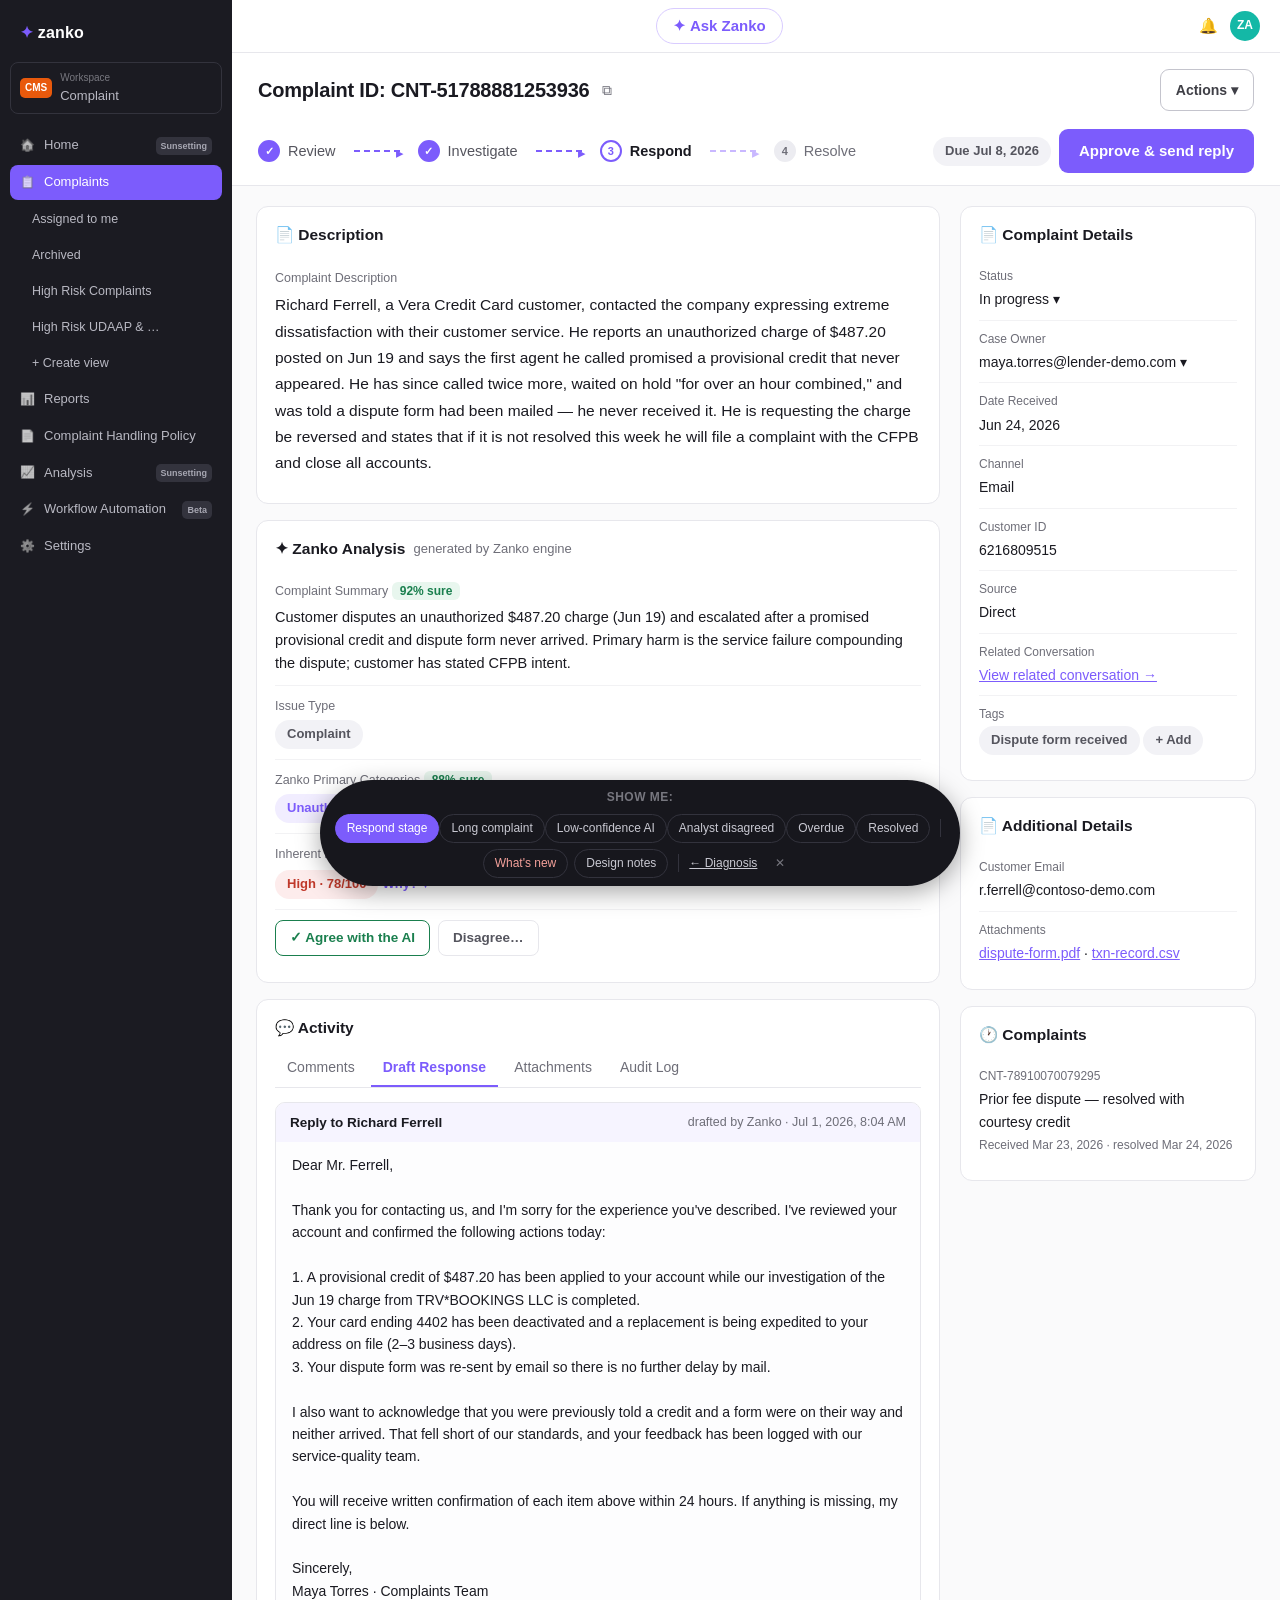
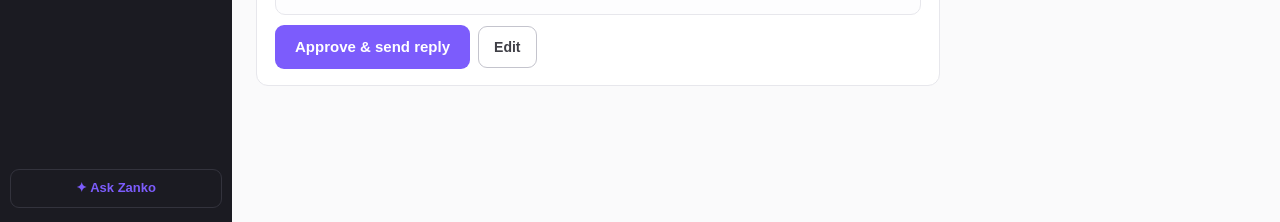
==== commit 614ec62b: "Rebuild Task 1 as minimum-intervention: their screen + five fixes Complete rework of the redesign ph" ====
--- a/prototype.html
+++ b/prototype.html
@@ -53,25 +53,27 @@
       <div class="avatar">ZA</div>
     </div>
 
-    <!-- Case header: the command strip. Identity + stakes + workflow
-         position + the one computed next action (R1 R5 R6 R10). -->
-    <header class="case-header" data-new="NEW — top bar: who/risk/due + workflow steps + one next action">
-      <div class="ch-row1" id="hdr-row"></div>
-      <div class="stepper" id="stepper"></div>
-    </header>
+    <!-- THEIR header row, untouched: big labeled Complaint ID -->
+    <div class="their-header">
+      <span class="cid">Complaint ID: CNT-51788881253936</span>
+      <button class="copy-id" title="Copy ID" onclick="navigator.clipboard && navigator.clipboard.writeText('CNT-51788881253936'); this.textContent='✓'; setTimeout(()=>this.textContent='⧉',900)">⧉</button>
+      <span style="flex:1"></span>
+      <button class="btn-quiet">Actions ▾</button>
+    </div>
+    <!-- CHANGE 1: the only added bar — steps + one next action -->
+    <div class="strip" id="strip"></div>
     <div id="banner"></div>
 
     <div class="content">
       <!-- Main column, in the analyst's reading order:
            complaint -> AI assessment -> the stage's work -> history -->
       <div class="col-main">
-        <section class="panel" id="complaint"></section>
-        <section class="panel" id="assessment" data-new="NEW — AI shows confidence + evidence, with Agree / Override"></section>
-        <section class="panel" id="workspace" data-new="NEW — the current step's work, not buried in a tab"></section>
-        <section class="panel" id="timeline" data-new="NEW — one history instead of four tabs"></section>
+        <section class="panel" id="description"></section>
+        <section class="panel" id="resolution"></section>
+        <section class="panel" id="analysis"></section>
+        <section class="panel" id="activity"></section>
       </div>
 
-      <!-- Right rail: reference material, quiet but reachable (R9) -->
       <aside class="col-rail" id="rail"></aside>
     </div>
   </div>
--- a/proto.css
+++ b/proto.css
@@ -95,12 +95,48 @@
   display: flex; align-items: center; justify-content: center;
 }
 
+/* ---- their header row + the one added strip ---- */
+.their-header {
+  display: flex; align-items: center; gap: 8px;
+  background: var(--card); padding: 16px 26px 8px; font-size: 15px;
+}
+.their-header .cid { font-size: 20px; font-weight: 700; letter-spacing: -0.01em; }
+.strip {
+  position: sticky; top: 0; z-index: 20;
+  display: flex; align-items: center; gap: 8px; flex-wrap: wrap;
+  background: var(--card); border-bottom: 1px solid var(--line);
+  padding: 10px 26px 12px;
+}
+/* their field rows inside cards */
+.frow { padding: 10px 0; border-bottom: 1px solid #f2f2f4; font-size: 14.5px; position: relative; }
+.frow:last-child { border-bottom: 0; }
+.frow > label { display: block; color: var(--muted); font-size: 12.5px; margin-bottom: 4px; }
+.decide-row { display: flex; gap: 8px; align-items: center; flex-wrap: wrap; }
+.ov-input { flex: 1; min-width: 220px; border: 1px solid var(--line); border-radius: 8px;
+            padding: 8px 10px; font: inherit; font-size: 13.5px; }
+/* their Activity tabs */
+.tabs-row { display: flex; gap: 4px; margin: 2px 0 14px; border-bottom: 1px solid var(--line); }
+.tabs-row button {
+  background: none; border: 0; border-bottom: 2px solid transparent;
+  padding: 6px 12px; font-size: 14px; color: var(--muted);
+}
+.tabs-row button.on { color: var(--purple); font-weight: 650; border-bottom-color: var(--purple); }
+/* the reply, framed like a letter — glanceable, not a text blob */
+.letter { border: 1px solid var(--line); border-radius: 10px; overflow: hidden; background: #fdfdfe; }
+.letter-head {
+  display: flex; justify-content: space-between; gap: 10px; flex-wrap: wrap;
+  background: #f6f4ff; padding: 9px 14px; font-weight: 650; font-size: 13.5px;
+}
+.letter-head span { color: var(--muted); font-weight: 400; font-size: 12.5px; }
+.letter-body { padding: 12px 16px; white-space: pre-wrap; font-size: 14px; line-height: 1.6; }
+
+/* ============ (legacy command-strip styles kept below; unused) ============
 /* ============ Case header: the command strip (R1 R5 R6 R10).
    Sticky, so "where am I / what's next" survives any scroll. ============ */
 .case-header {
   position: sticky; top: 0; z-index: 20;
   background: var(--card); border-bottom: 1px solid var(--line);
-  padding: 14px 24px 0;
+  padding: 16px 26px 0;
 }
 .ch-row1 { display: flex; align-items: center; gap: 12px; flex-wrap: wrap; }
 .back { color: var(--muted); text-decoration: none; font-size: 13px; }
@@ -120,6 +156,17 @@
 .chip.purple{ background: var(--purple-soft); color: var(--purple); }
 
 .ch-actions { margin-left: auto; display: flex; gap: 8px; align-items: center; }
+.copy-id { background: none; border: 0; color: var(--muted); font-size: 14px; padding: 2px 4px; }
+.copy-id:hover { color: var(--purple); }
+.btn-more { background: var(--card); border: 1.5px solid #c4c4cd; color: #3f3f46;
+  border-radius: 9px; padding: 9px 12px; font-weight: 700; font-size: 14px; }
+
+/* the collapsed one-line AI assessment (scannable, not an essay) */
+.assess-row { display: flex; align-items: center; gap: 8px; flex-wrap: wrap; }
+.assess-row .lead { font-weight: 700; font-size: 15.5px; display: flex; align-items: center; gap: 6px; }
+.btn-details { background: none; border: 0; color: var(--purple); font-weight: 650; font-size: 13.5px; padding: 6px 4px; }
+.assess-detail { border-top: 1px solid #f2f2f4; margin-top: 12px; }
+.show-more-tl { background: none; border: 0; color: var(--purple); font-weight: 650; font-size: 13.5px; padding: 8px 0 0; }
 .btn-primary {
   background: var(--purple); color: #fff; border: 0; border-radius: 9px;
   padding: 10px 20px; font-weight: 650; font-size: 15px;
@@ -127,13 +174,13 @@
 .btn-primary:hover { background: #6a4cf0; }
 .btn-primary:disabled { background: #c9c9d2; cursor: default; }
 .btn-quiet {
-  background: var(--card); border: 1px solid var(--line); color: #55555e;
+  background: var(--card); border: 1.5px solid #c4c4cd; color: #3f3f46;
   border-radius: 9px; padding: 9px 15px; font-weight: 600; font-size: 14px;
 }
 .btn-quiet:hover { border-color: #c9c9d2; }
 
 /* ---- Workflow stepper (R5): always visible, part of the header ---- */
-.stepper { display: flex; align-items: center; margin-top: 12px; padding-bottom: 12px; }
+.stepper { display: flex; align-items: center; margin-top: 14px; padding-bottom: 14px; }
 .step { display: flex; align-items: center; gap: 8px; font-size: 14.5px; color: var(--muted); }
 .step .dot {
   width: 22px; height: 22px; border-radius: 50%; font-size: 11px; font-weight: 700;
@@ -144,8 +191,12 @@
 .step.current .dot { background: #fff; border-color: var(--purple); color: var(--purple); }
 .step.current { color: var(--ink); font-weight: 650; }
 .step.done { color: #55555e; }
-.step-line { flex: 0 0 34px; height: 2px; background: #ececf1; margin: 0 10px; }
-.step-line.done { background: var(--purple); }
+.step-line { flex: 0 0 46px; margin: 0 10px; border-top: 2px dashed #d4d4dc; position: relative; }
+.step-line::after { content: "▸"; position: absolute; right: -4px; top: -11px; color: #d4d4dc; font-size: 15px; }
+.step-line.done { border-color: var(--purple); }
+.step-line.done::after { color: var(--purple); }
+.step-line.next { border-color: #c9b8ff; }
+.step-line.next::after { color: #c9b8ff; }
 .step button { all: unset; display: flex; align-items: center; gap: 8px; cursor: pointer; }
 
 /* ---- SLA banner: appears only when the case demands attention (R10) ---- */
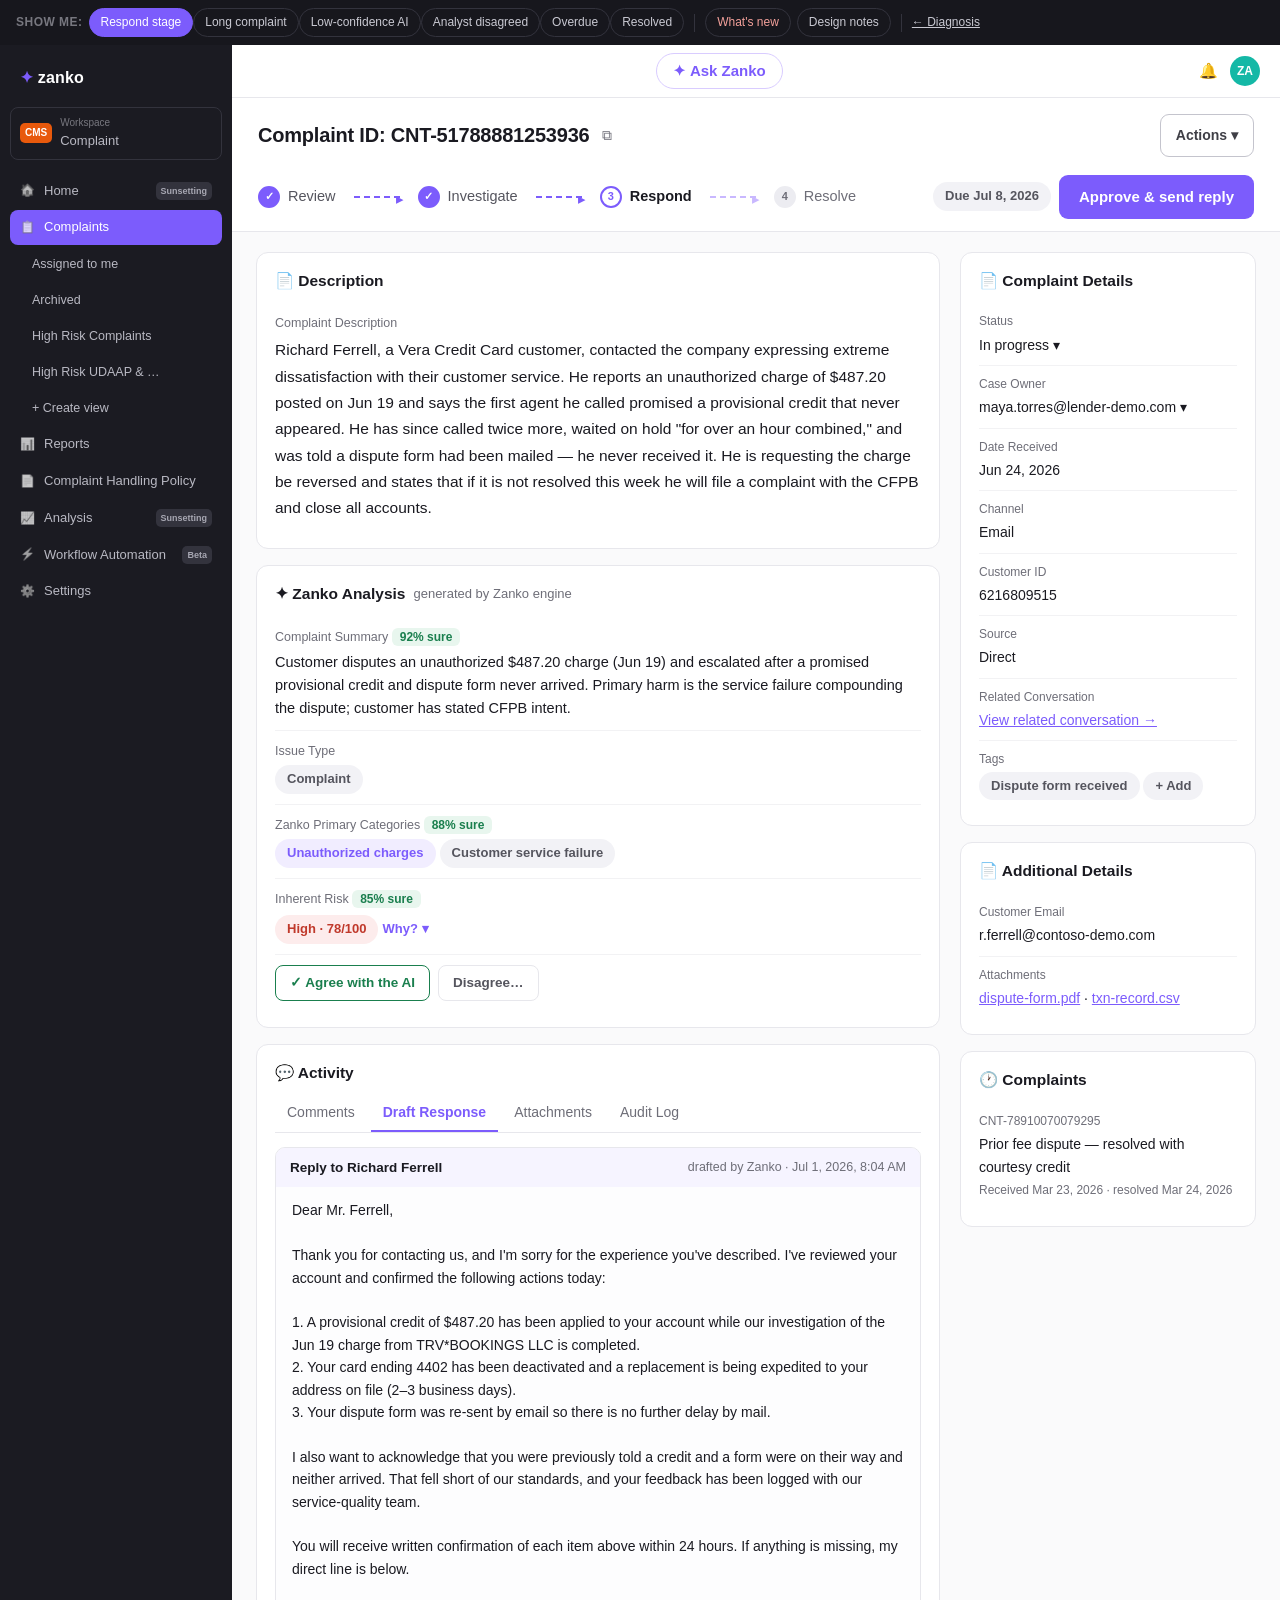
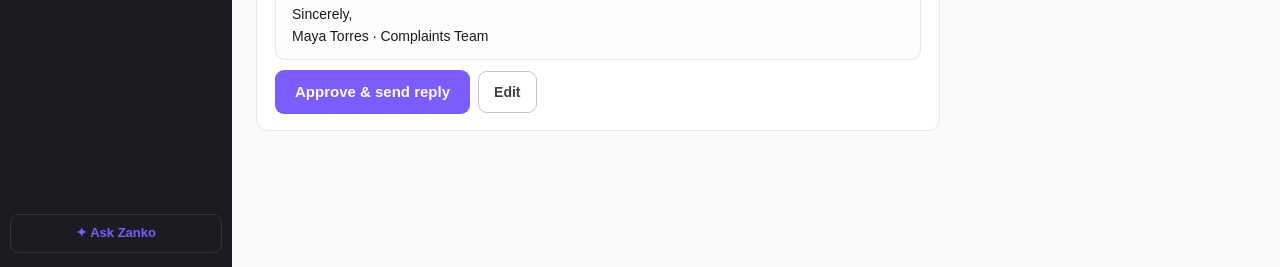
==== commit 1721f0bc: "Demo controls become a top strip; What's-new restored on Task 1 The demo bar now sits above the app " ====
--- a/prototype.html
+++ b/prototype.html
@@ -21,6 +21,17 @@
      itself; keeping its surroundings verbatim shows the new
      screen in honest context.
      ============================================================ -->
+<!-- Demo chrome (dark, clearly not product UI): flip between the key
+     states the brief asks for, and toggle the design-rationale pins -->
+<div class="demo-bar">
+  <span class="lbl">SHOW ME:</span>
+  <span id="demo-scenarios"></span>
+  <span class="sep"></span>
+  <button onclick="document.body.classList.toggle('show-new'); this.classList.toggle('on')" style="color:#f3a09a">What's new</button>
+  <button onclick="toggleNotes(this)">Design notes</button>
+  <span class="sep"></span>
+  <a href="task1.html" style="color:#c9c9d2">← Diagnosis</a>
+</div>
 <div class="app">
 
   <!-- Left sidebar: unchanged from the current product -->
@@ -61,7 +72,7 @@
       <button class="btn-quiet">Actions ▾</button>
     </div>
     <!-- CHANGE 1: the only added bar — steps + one next action -->
-    <div class="strip" id="strip"></div>
+    <div class="strip" id="strip" data-new="NEW — the only added bar"></div>
     <div id="banner"></div>
 
     <div class="content">
@@ -79,19 +90,6 @@
   </div>
 </div>
 
-<!-- Demo chrome (dark, clearly not product UI): flip between the key
-     states the brief asks for, and toggle the design-rationale pins -->
-<div class="demo-bar">
-  <span class="lbl">SHOW ME:</span>
-  <span id="demo-scenarios"></span>
-  <span class="sep"></span>
-  <button onclick="document.body.classList.toggle('show-new'); this.classList.toggle('on')" style="color:#f3a09a">What's new</button>
-  <button onclick="toggleNotes(this)">Design notes</button>
-  <span class="sep"></span>
-  <a href="task1.html" style="color:#c9c9d2">← Diagnosis</a>
-  <button class="demo-collapse" title="Collapse demo controls"
-    onclick="this.parentElement.classList.toggle('min'); this.textContent = this.parentElement.classList.contains('min') ? '▶ Demo' : '✕';">✕</button>
-</div>
 
 <script src="case-data.js"></script>
 <script src="proto.js"></script>
--- a/proto.css
+++ b/proto.css
@@ -328,13 +328,13 @@
 body.readonly .decide, body.readonly .comment-box, body.readonly .override-form { display: none; }
 
 /* ============ Demo chrome (not part of the product) ============
-   Dark bar so an evaluator can't mistake it for Zanko UI. */
+   A slim strip ABOVE the app — clearly not product UI, and it can
+   never cover the screen being demoed. */
 .demo-bar {
-  position: fixed; left: 50%; bottom: 14px; transform: translateX(-50%);
-  background: #17171d; color: #c9c9d2; border-radius: 999px;
-  padding: 8px 14px; display: flex; gap: 6px; align-items: center;
-  font-size: 12px; box-shadow: 0 6px 24px rgba(0,0,0,0.35); z-index: 50;
-  flex-wrap: wrap; justify-content: center; max-width: 94vw;
+  position: static; width: 100%;
+  background: #17171d; color: #c9c9d2;
+  padding: 8px 16px; display: flex; gap: 6px; align-items: center;
+  font-size: 12px; flex-wrap: wrap;
 }
 .demo-bar .lbl { color: #77777f; font-weight: 700; letter-spacing: 0.04em; }
 .demo-bar button {
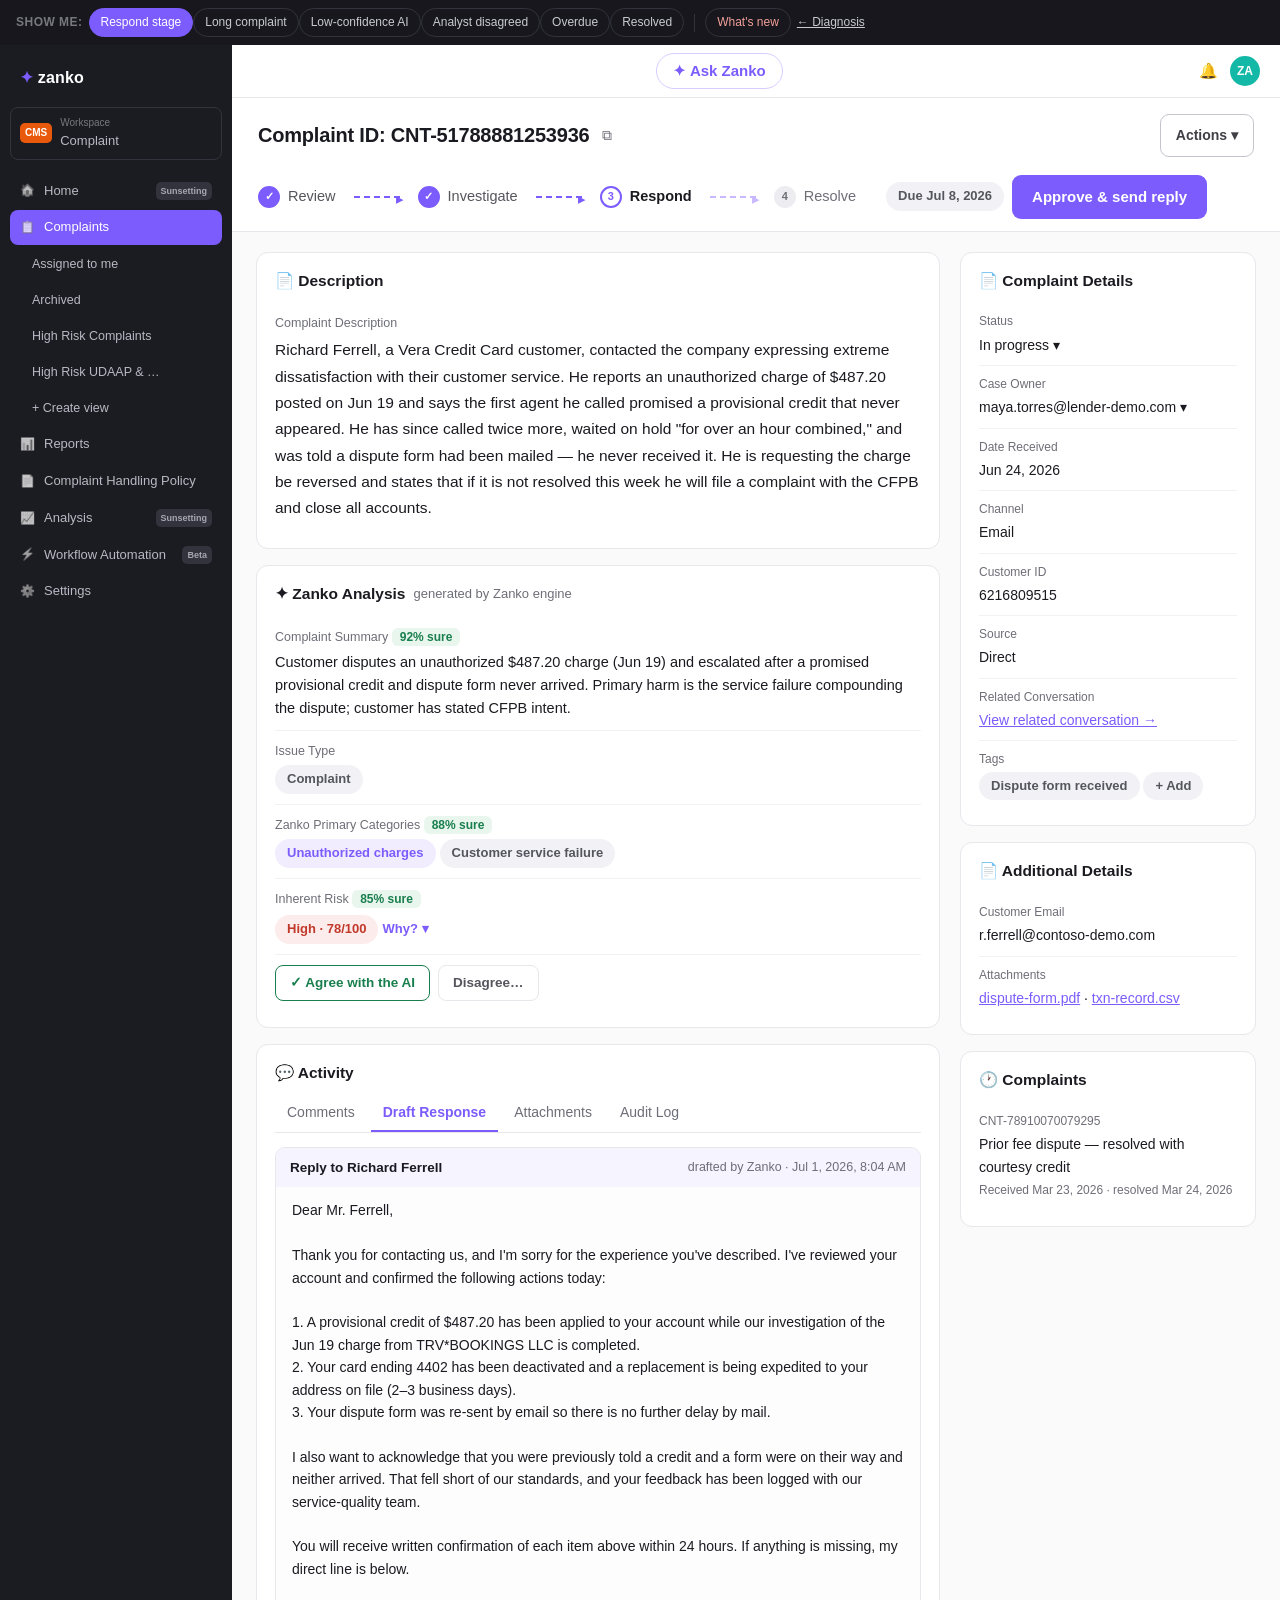
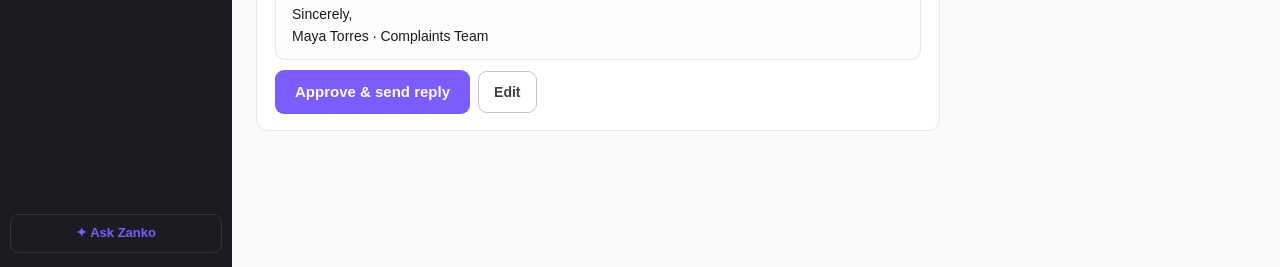
==== commit c41e421c: "Cluster the next-action button beside the steps; remove design-notes overlay Less mouse travel: the " ====
--- a/prototype.html
+++ b/prototype.html
@@ -28,8 +28,6 @@
   <span id="demo-scenarios"></span>
   <span class="sep"></span>
   <button onclick="document.body.classList.toggle('show-new'); this.classList.toggle('on')" style="color:#f3a09a">What's new</button>
-  <button onclick="toggleNotes(this)">Design notes</button>
-  <span class="sep"></span>
   <a href="task1.html" style="color:#c9c9d2">← Diagnosis</a>
 </div>
 <div class="app">
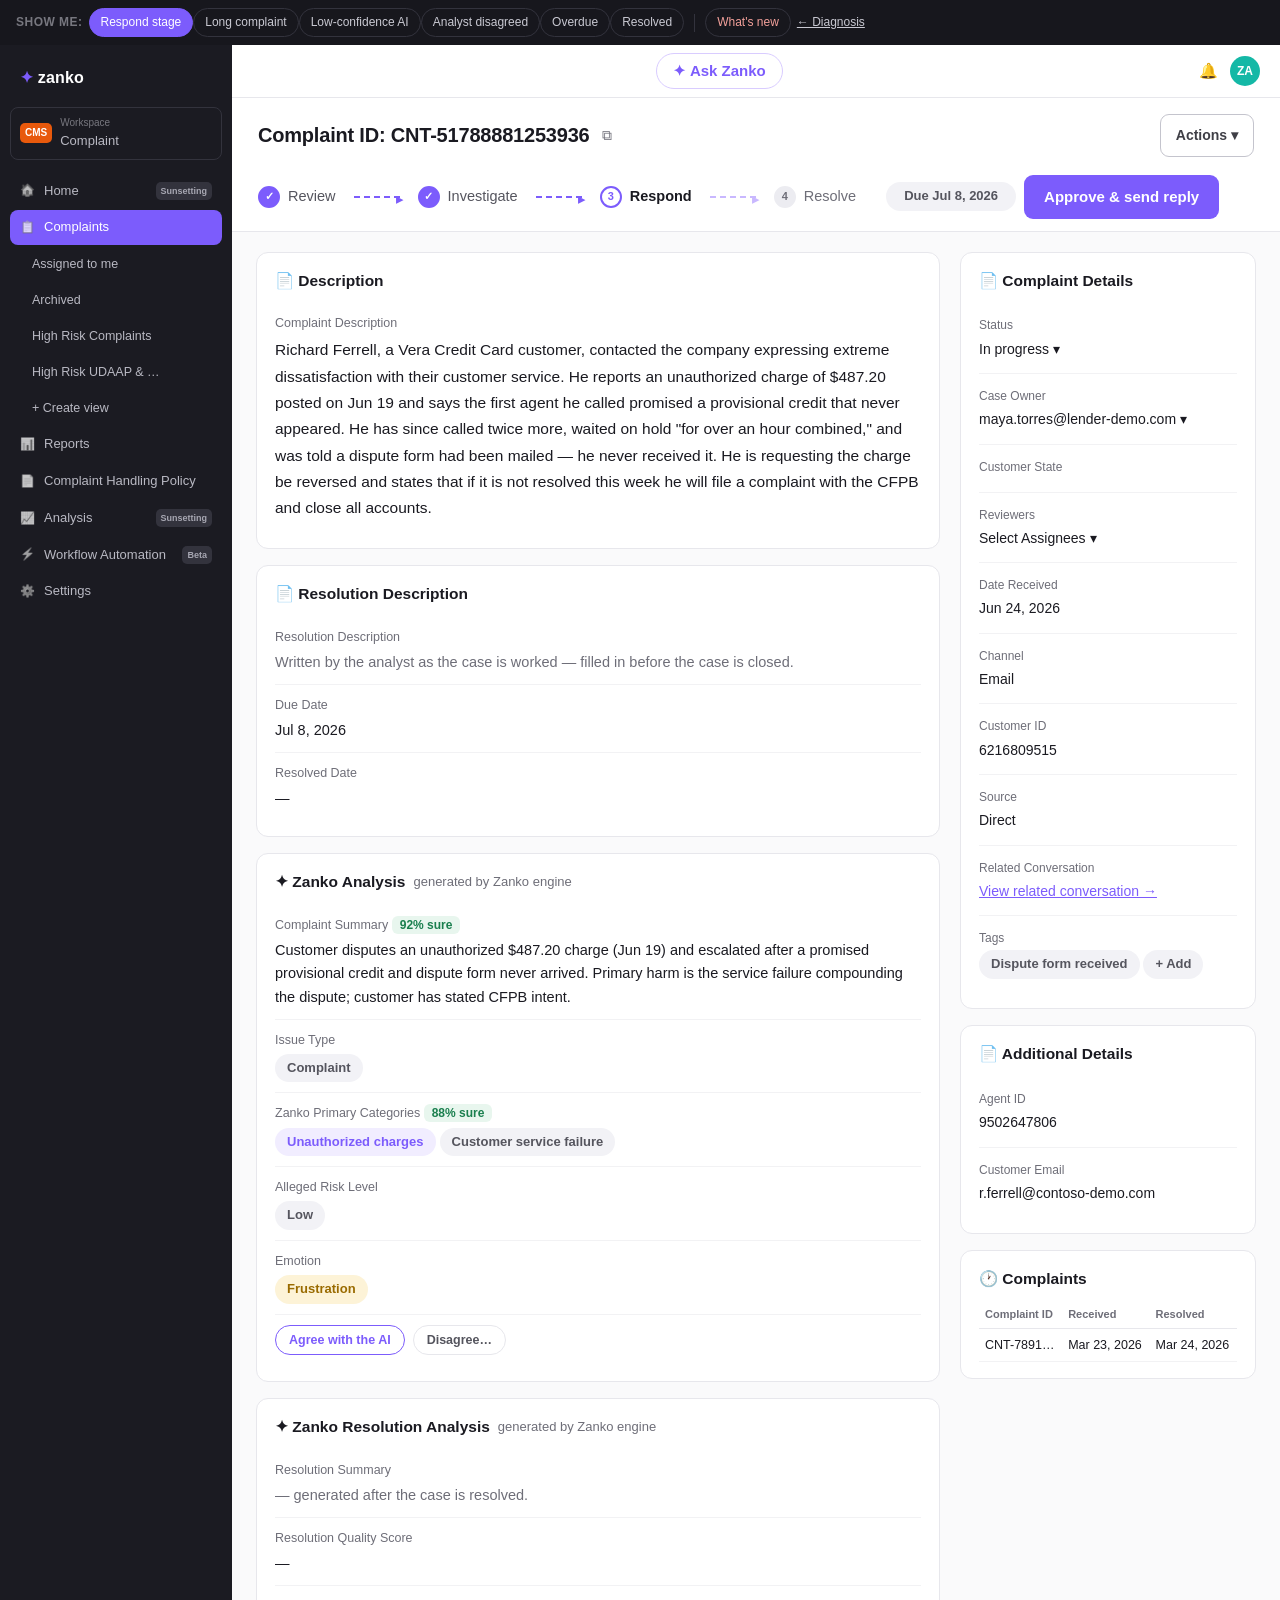
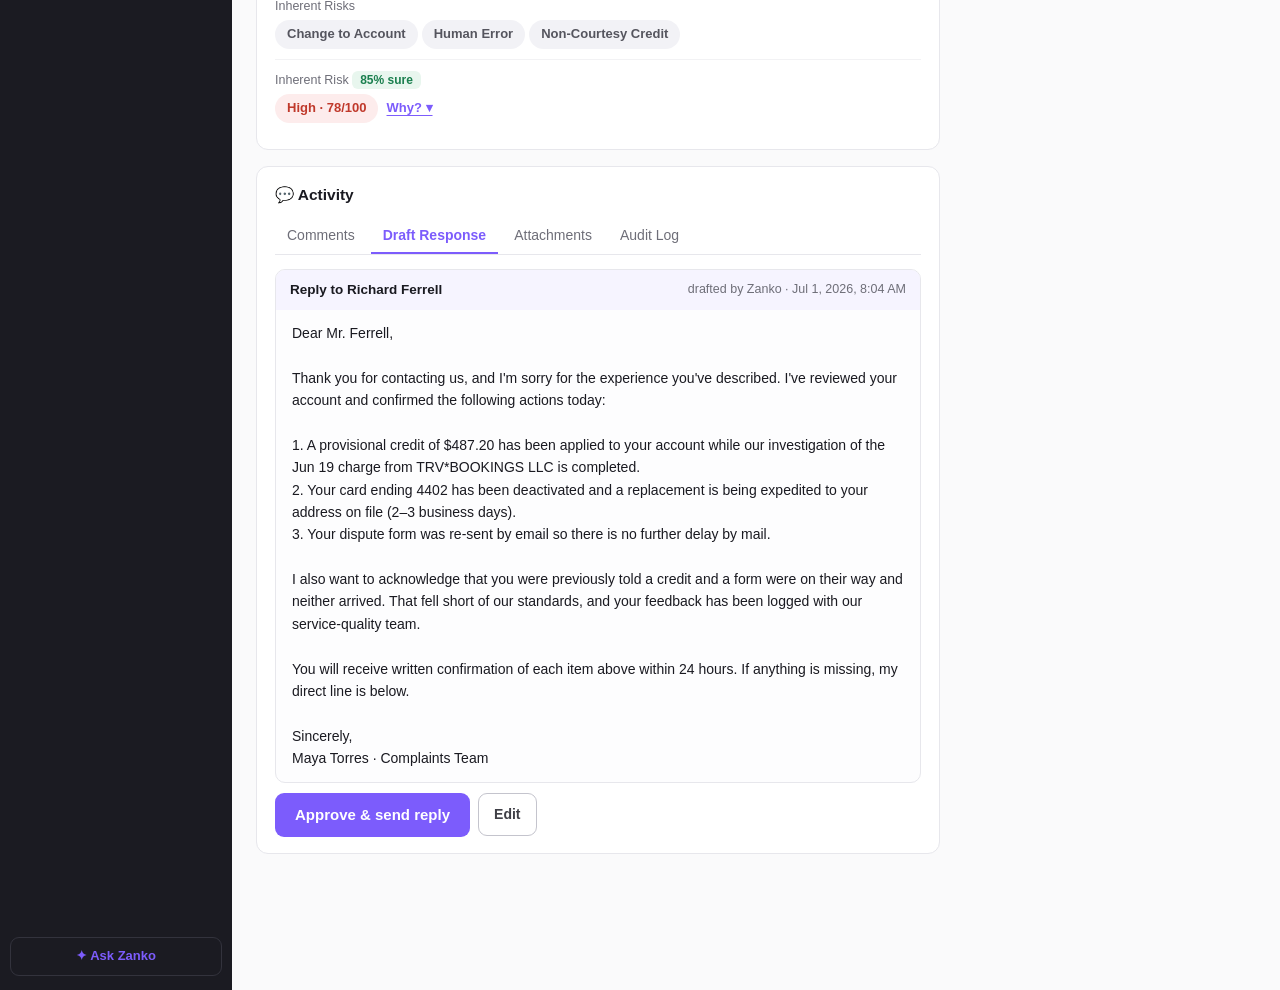
==== commit 1a3f7d42: "Restore all their analysis fields: nothing leaves the screen Alleged Risk Level and Emotion return t" ====
--- a/prototype.html
+++ b/prototype.html
@@ -80,6 +80,7 @@
         <section class="panel" id="description"></section>
         <section class="panel" id="resolution"></section>
         <section class="panel" id="analysis"></section>
+        <section class="panel" id="resanalysis"></section>
         <section class="panel" id="activity"></section>
       </div>
 
--- a/proto.css
+++ b/proto.css
@@ -118,8 +118,9 @@
 .tabs-row { display: flex; gap: 4px; margin: 2px 0 14px; border-bottom: 1px solid var(--line); }
 .tabs-row button {
   background: none; border: 0; border-bottom: 2px solid transparent;
-  padding: 6px 12px; font-size: 14px; color: var(--muted);
-}
+  padding: 6px 12px; font-size: 14px; color: var(--muted); border-radius: 6px 6px 0 0;
+}
+.tabs-row button:hover { background: var(--purple-soft); color: var(--purple); }
 .tabs-row button.on { color: var(--purple); font-weight: 650; border-bottom-color: var(--purple); }
 /* the reply, framed like a letter — glanceable, not a text blob */
 .letter { border: 1px solid var(--line); border-radius: 10px; overflow: hidden; background: #fdfdfe; }
@@ -127,6 +128,7 @@
   display: flex; justify-content: space-between; gap: 10px; flex-wrap: wrap;
   background: #f6f4ff; padding: 9px 14px; font-weight: 650; font-size: 13.5px;
 }
+.letter-head.sent { background: var(--green-bg); color: var(--green); }
 .letter-head span { color: var(--muted); font-weight: 400; font-size: 12.5px; }
 .letter-body { padding: 12px 16px; white-space: pre-wrap; font-size: 14px; line-height: 1.6; }
 
@@ -151,6 +153,7 @@
   background: #f2f2f6; color: #55555e;
 }
 .chip.red   { background: var(--red-bg);   color: var(--red); }
+.strip .chip { min-width: 130px; justify-content: center; }
 .chip.amber { background: var(--amber-bg); color: var(--amber); }
 .chip.green { background: var(--green-bg); color: var(--green); }
 .chip.purple{ background: var(--purple-soft); color: var(--purple); }
@@ -197,7 +200,7 @@
 .step-line.done::after { color: var(--purple); }
 .step-line.next { border-color: #c9b8ff; }
 .step-line.next::after { color: #c9b8ff; }
-.step button { all: unset; display: flex; align-items: center; gap: 8px; cursor: pointer; }
+.step-label { display: flex; align-items: center; gap: 8px; }
 
 /* ---- SLA banner: appears only when the case demands attention (R10) ---- */
 .banner {
@@ -228,7 +231,7 @@
 .panel h2 .sub { color: var(--muted); font-weight: 400; font-size: 13px; }
 
 /* field label/value pairs used in the rail */
-.field { padding: 9px 0; border-bottom: 1px solid #f2f2f4; font-size: 14px; }
+.field { padding: 13px 0; border-bottom: 1px solid #f2f2f4; font-size: 14px; }
 .field:last-child { border-bottom: 0; }
 .field label { display: block; color: var(--muted); font-size: 12px; margin-bottom: 2px; }
 
@@ -241,8 +244,9 @@
 }
 .expand-btn {
   background: none; border: 0; color: var(--purple); font-weight: 650;
-  font-size: 13px; padding: 6px 0 0;
-}
+  font-size: 13px; padding: 2px 4px; text-decoration: underline; text-underline-offset: 3px;
+}
+.expand-btn:hover { color: #6a4cf0; }
 
 /* ---- Assessment card (R3/R4) ---- */
 .conf {
@@ -263,13 +267,15 @@
 .why .ev { color: var(--muted); font-style: italic; display: block; margin-top: 4px; font-size: 13.5px; }
 .decide { display: flex; gap: 8px; margin-top: 10px; align-items: center; }
 .btn-agree {
-  background: var(--card); border: 1.5px solid var(--green); color: var(--green);
-  border-radius: 8px; padding: 6px 14px; font-weight: 650; font-size: 13.5px;
-}
+  background: var(--card); border: 1.5px solid var(--purple); color: var(--purple);
+  border-radius: 999px; padding: 4px 13px; font-weight: 650; font-size: 12.5px;
+}
+.btn-agree:hover { background: var(--purple-soft); }
 .btn-override {
   background: var(--card); border: 1px solid var(--line); color: #55555e;
-  border-radius: 8px; padding: 6px 14px; font-weight: 600; font-size: 13.5px;
-}
+  border-radius: 999px; padding: 4px 13px; font-weight: 600; font-size: 12.5px;
+}
+.btn-override:hover { border-color: var(--purple); color: var(--purple); }
 .decided {
   font-size: 12.5px; font-weight: 650; color: var(--green);
   background: var(--green-bg); border-radius: 8px; padding: 5px 12px;
@@ -368,6 +374,10 @@
 }
 body.show-notes .dnote { display: inline-block; }
 .dnote-inline { position: static; margin-left: 8px; }
+.mini-table { width: 100%; border-collapse: collapse; font-size: 12.5px; margin-top: 6px; }
+.mini-table th { text-align: left; color: var(--muted); font-weight: 600; font-size: 11px;
+  padding: 4px 6px; border-bottom: 1px solid var(--line); }
+.mini-table td { padding: 6px; border-bottom: 1px solid #f2f2f4; }
 /* when notes are on, outline the annotated regions so each pin
    visibly belongs to the element it explains */
 body.show-notes :is(.panel, .case-header):has(.dnote) {
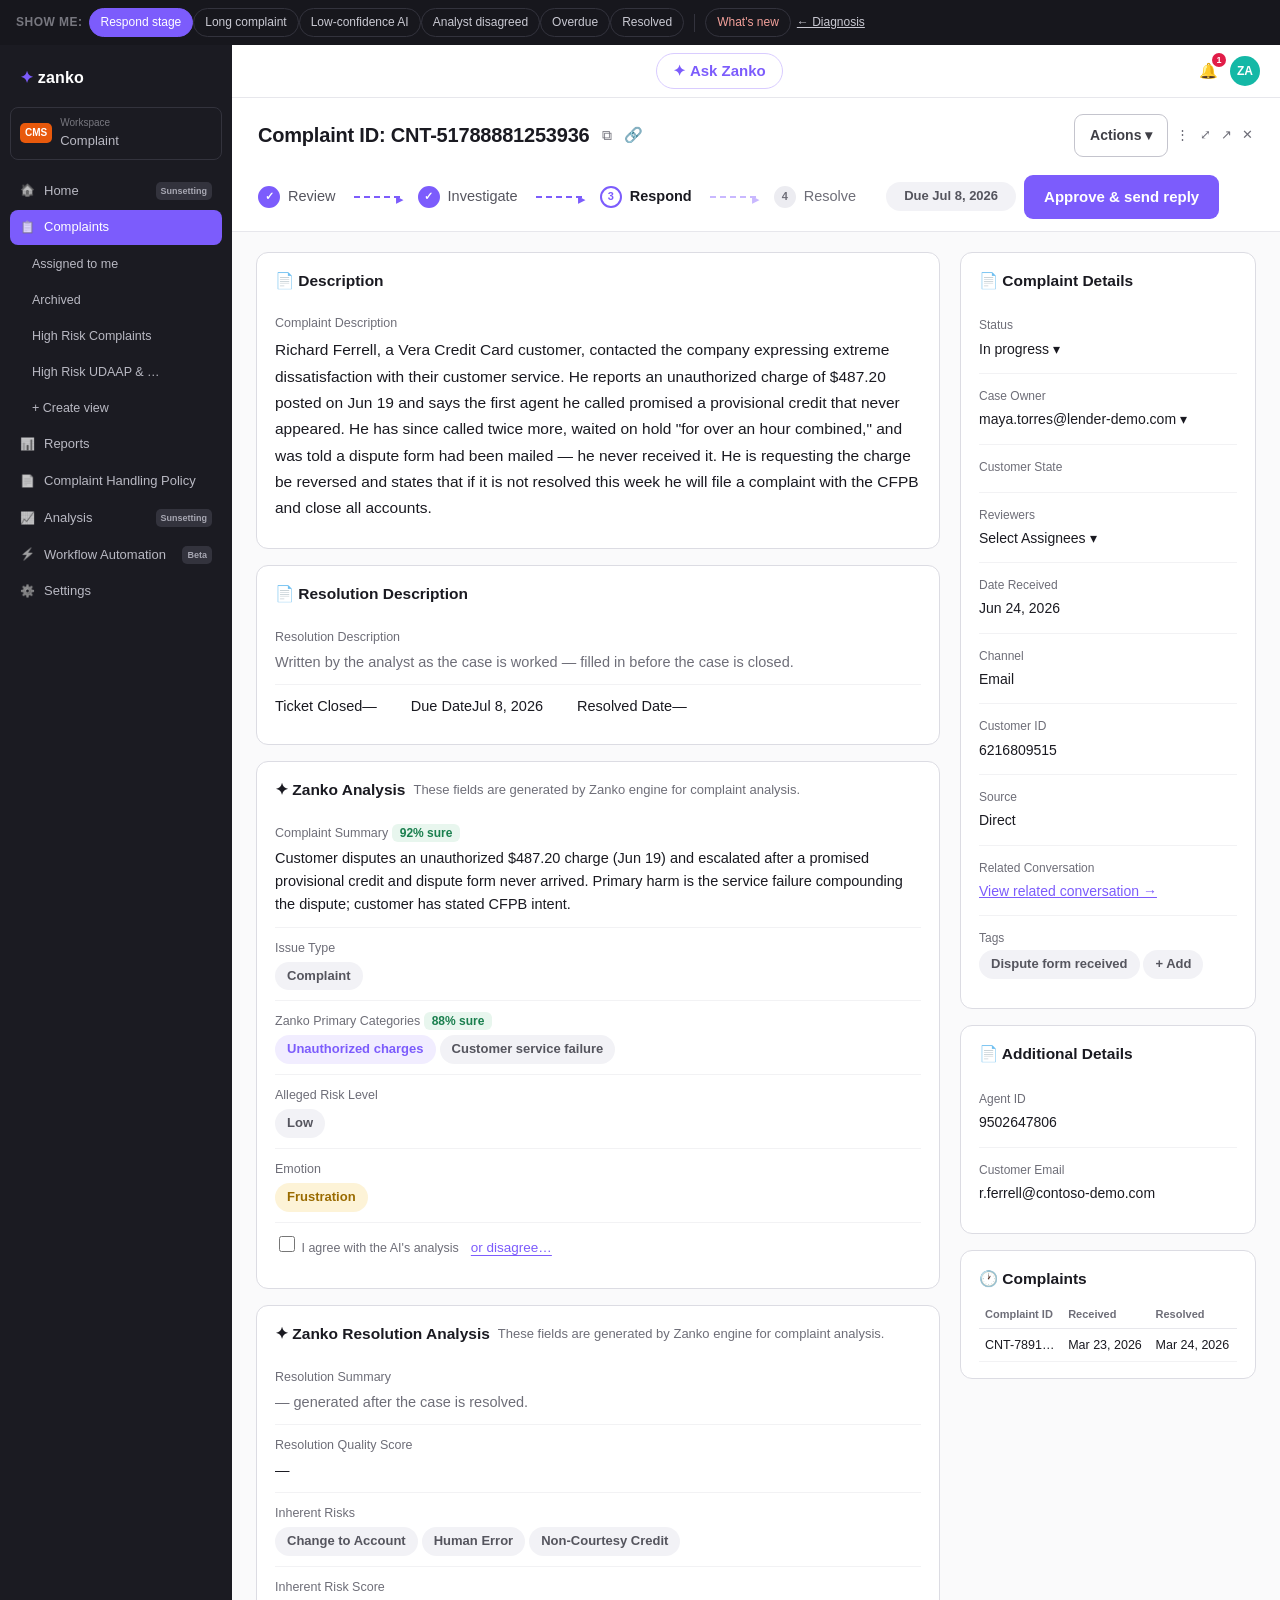
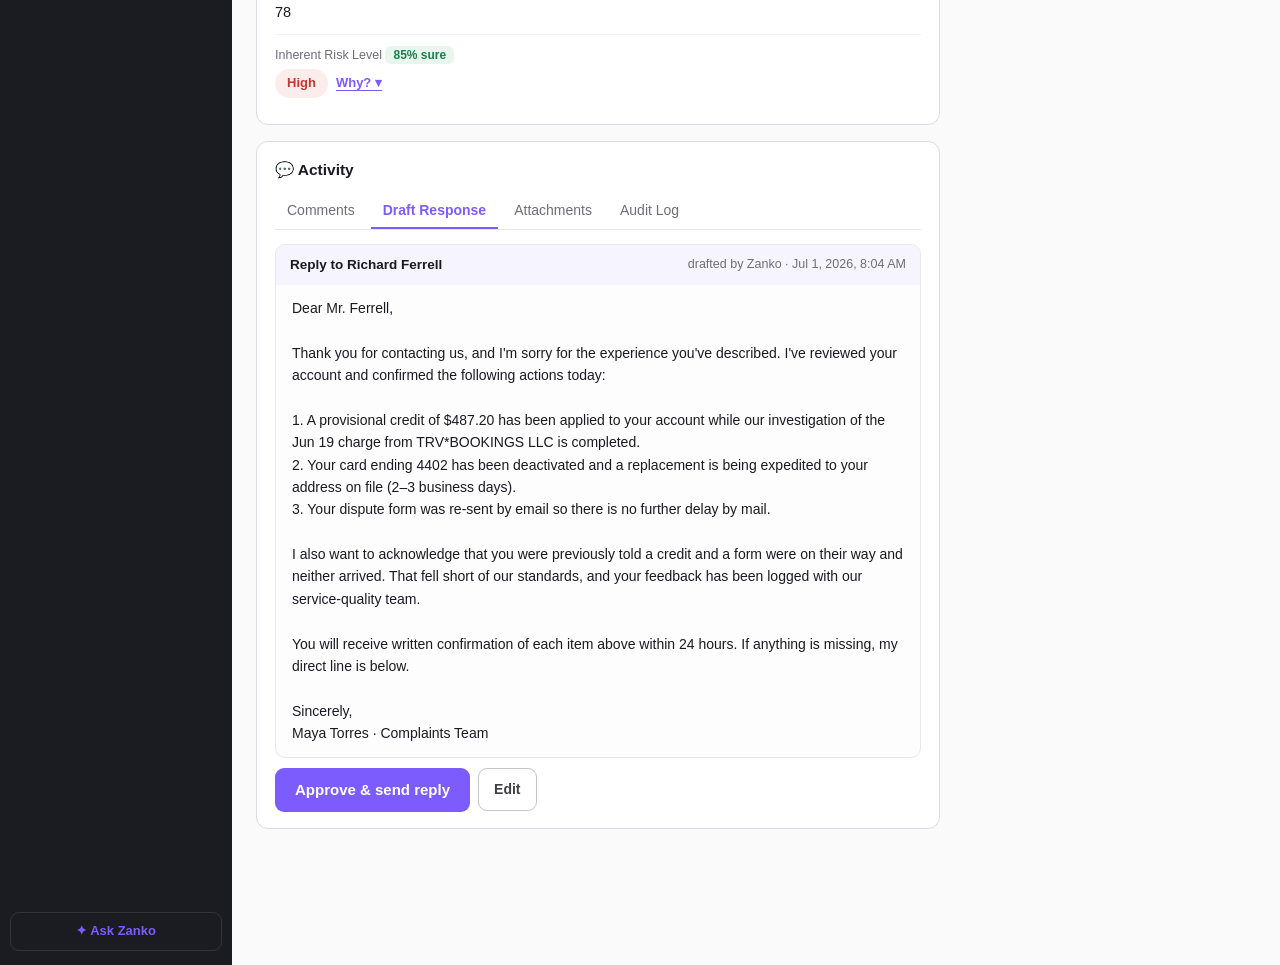
==== commit 178d3cf6: "Checkbox agree, link disagree, and element parity with their screen Agree is a real checkbox; Disagr" ====
--- a/prototype.html
+++ b/prototype.html
@@ -58,7 +58,7 @@
     <!-- Top bar: unchanged from the current product -->
     <div class="topbar">
       <button class="ask-zanko-top">✦ Ask Zanko</button>
-      <span>🔔</span>
+      <span class="bell">🔔<i>1</i></span>
       <div class="avatar">ZA</div>
     </div>
 
@@ -66,8 +66,10 @@
     <div class="their-header">
       <span class="cid">Complaint ID: CNT-51788881253936</span>
       <button class="copy-id" title="Copy ID" onclick="navigator.clipboard && navigator.clipboard.writeText('CNT-51788881253936'); this.textContent='✓'; setTimeout(()=>this.textContent='⧉',900)">⧉</button>
+      <span style="color:var(--muted)">🔗</span>
       <span style="flex:1"></span>
       <button class="btn-quiet">Actions ▾</button>
+      <span class="win-icons">⋮ &nbsp;⤢ &nbsp;↗ &nbsp;✕</span>
     </div>
     <!-- CHANGE 1: the only added bar — steps + one next action -->
     <div class="strip" id="strip" data-new="NEW — the only added bar"></div>
--- a/proto.css
+++ b/proto.css
@@ -221,7 +221,7 @@
 @media (max-width: 760px) { .sidebar { display: none; } .content { padding: 14px 12px 130px; } }
 
 .panel {
-  background: var(--card); border: 1px solid var(--line); border-radius: 12px;
+  background: var(--card); border: 1px solid #dcdce3; border-radius: 12px;
   padding: 16px 18px; margin-bottom: 16px; position: relative;
 }
 .panel h2 {
@@ -374,6 +374,18 @@
 }
 body.show-notes .dnote { display: inline-block; }
 .dnote-inline { position: static; margin-left: 8px; }
+.agree-check { display: inline-flex; align-items: center; gap: 8px; font-size: 14px; cursor: pointer; }
+.agree-check input { width: 16px; height: 16px; accent-color: var(--purple); cursor: pointer; }
+.agree-check.done { color: var(--green); font-weight: 650; }
+.linklike { background: none; border: 0; color: var(--purple); font-size: 13.5px;
+  text-decoration: underline; text-underline-offset: 3px; padding: 2px 4px; }
+.dates-inline { display: flex; gap: 34px; flex-wrap: wrap; }
+.dates-inline label { margin-bottom: 2px; }
+.win-icons { color: var(--muted); font-size: 13px; letter-spacing: 1px; }
+.bell { position: relative; }
+.bell i { position: absolute; top: -6px; right: -8px; background: #e11d48; color: #fff;
+  font-style: normal; font-size: 9px; font-weight: 700; border-radius: 50%;
+  width: 14px; height: 14px; display: flex; align-items: center; justify-content: center; }
 .mini-table { width: 100%; border-collapse: collapse; font-size: 12.5px; margin-top: 6px; }
 .mini-table th { text-align: left; color: var(--muted); font-weight: 600; font-size: 11px;
   padding: 4px 6px; border-bottom: 1px solid var(--line); }
